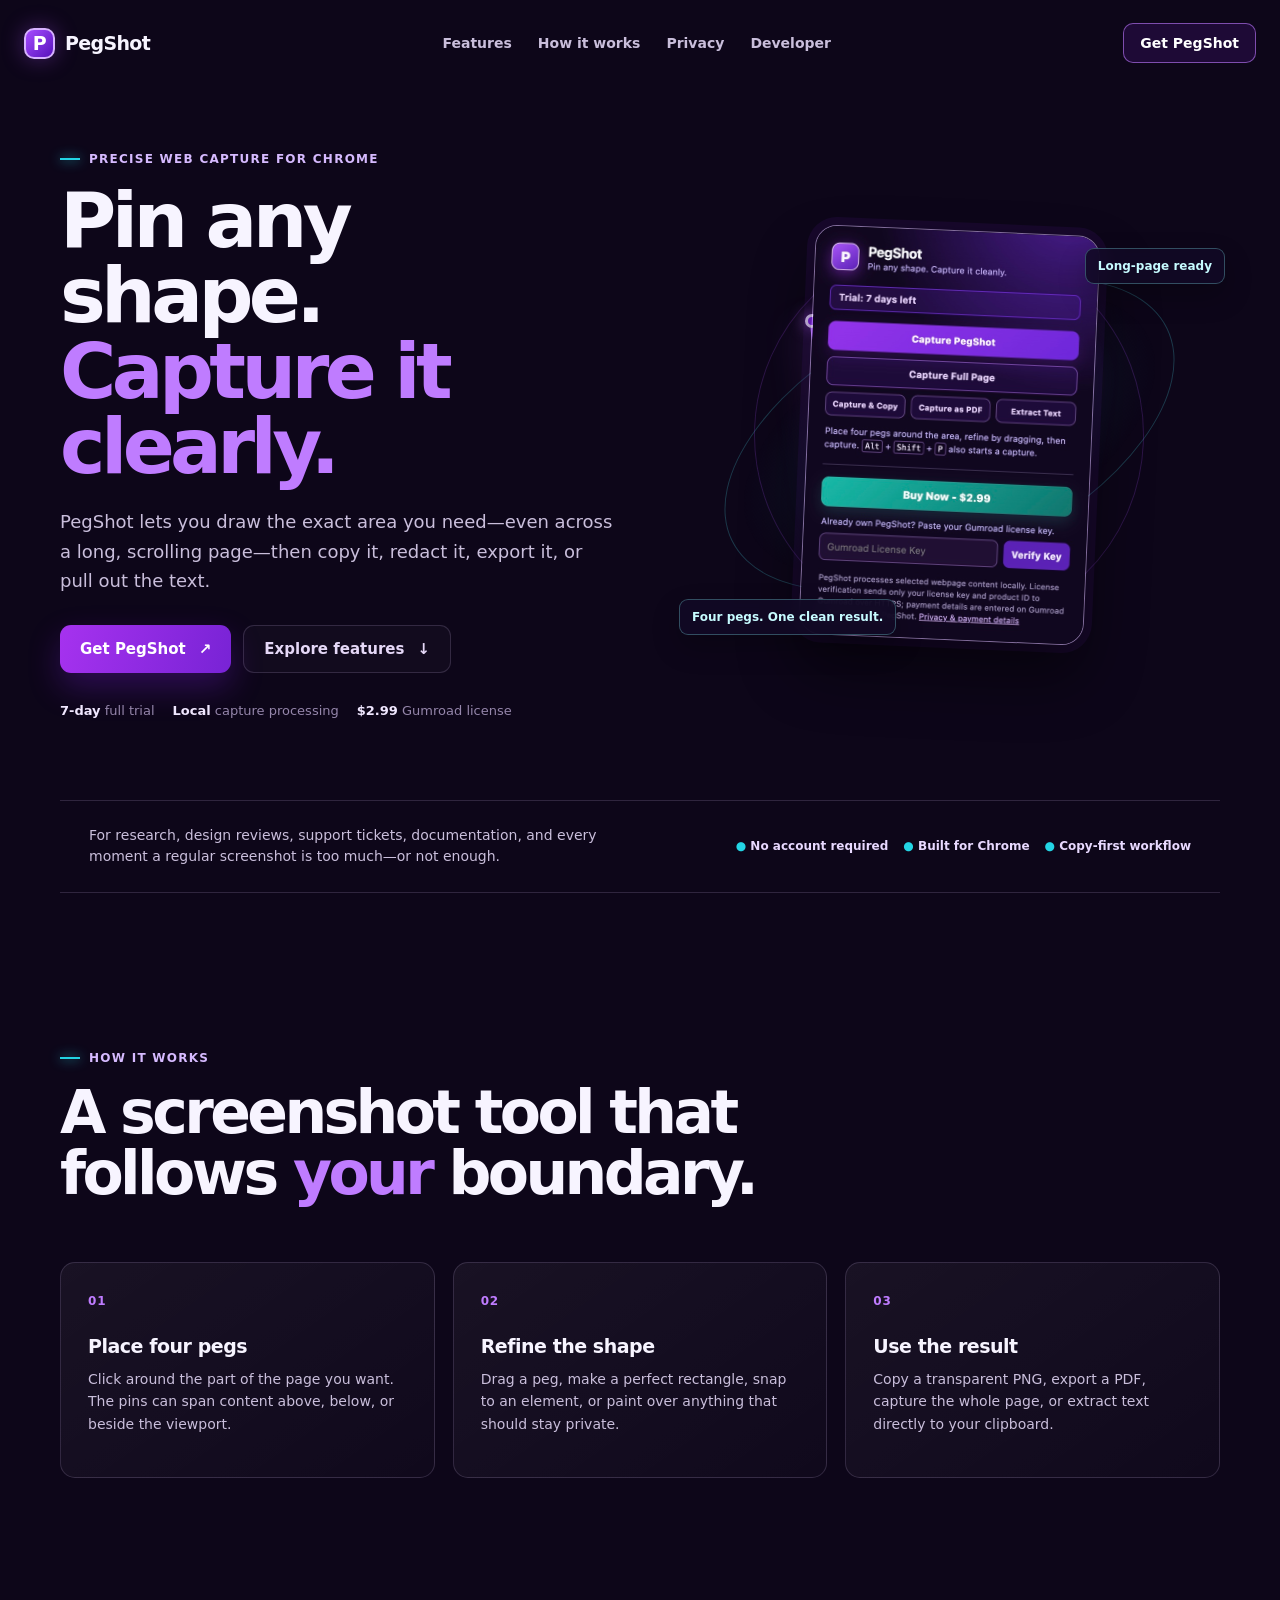
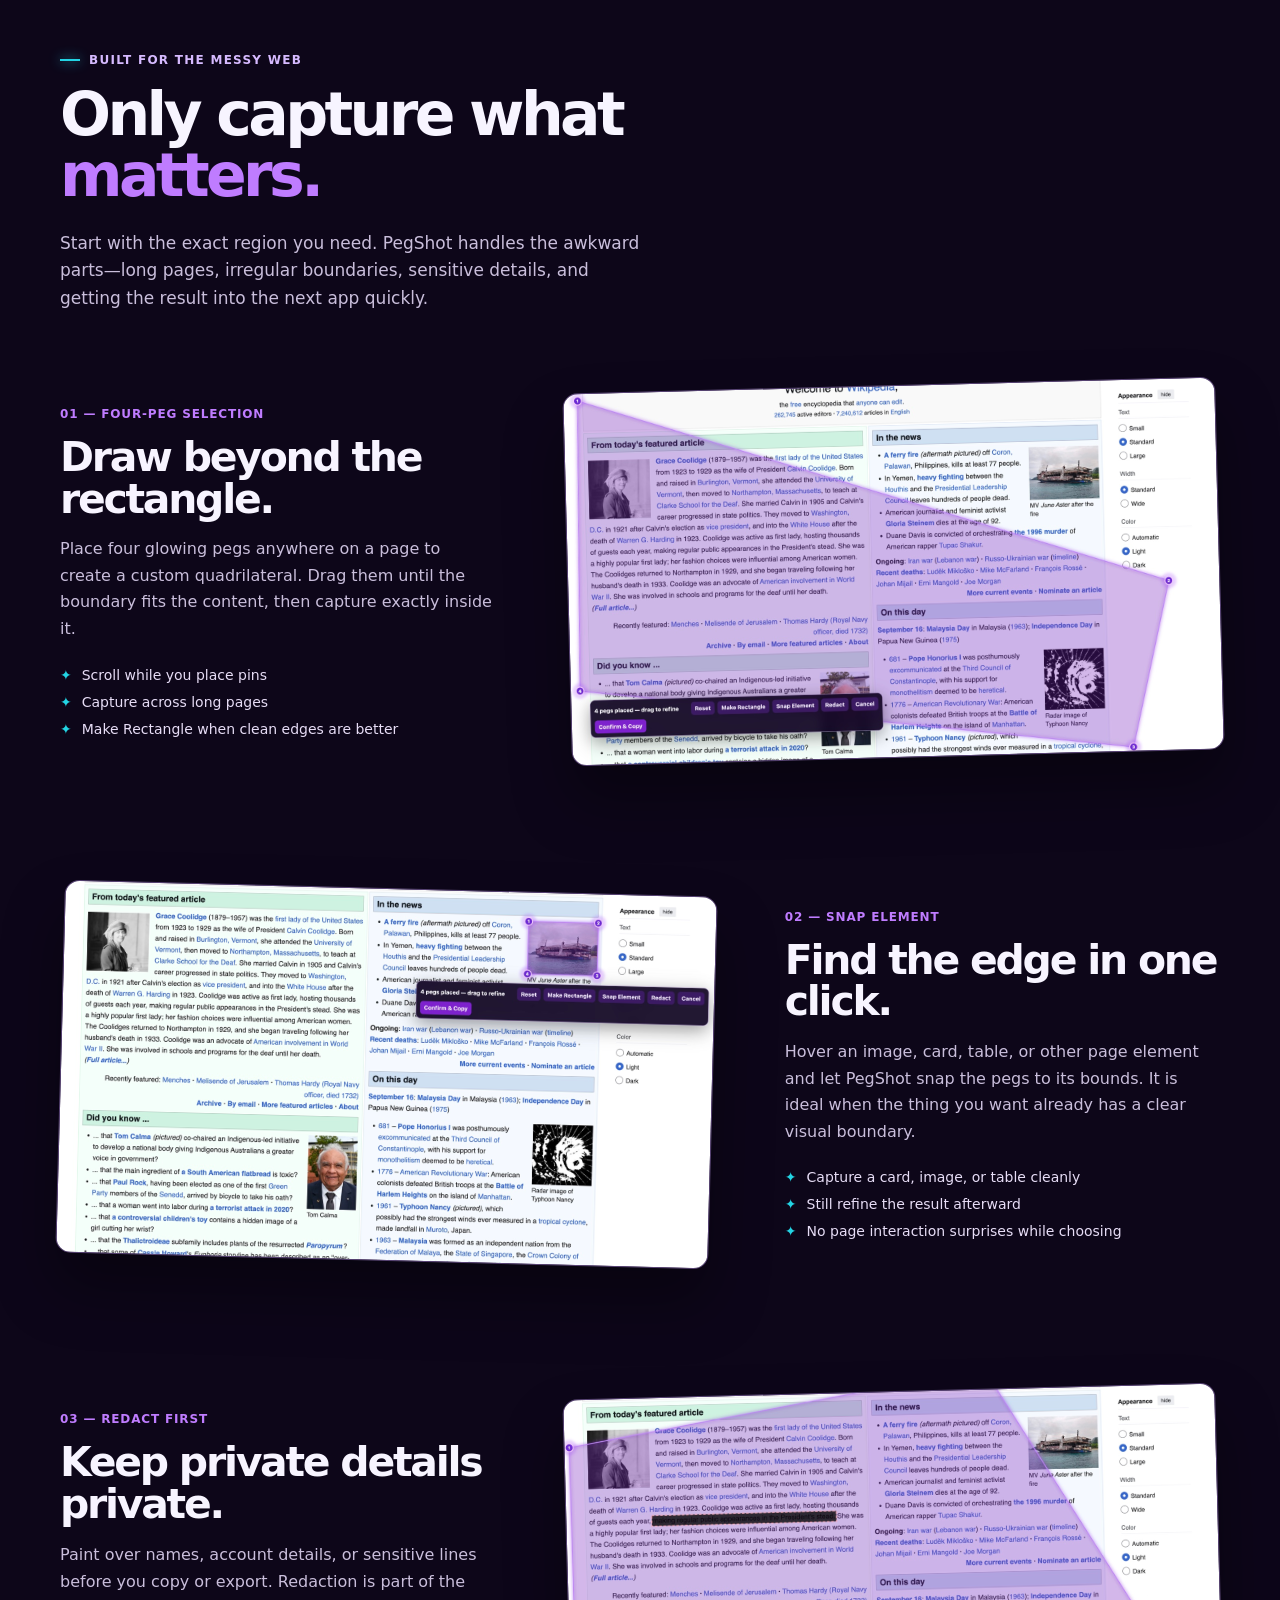
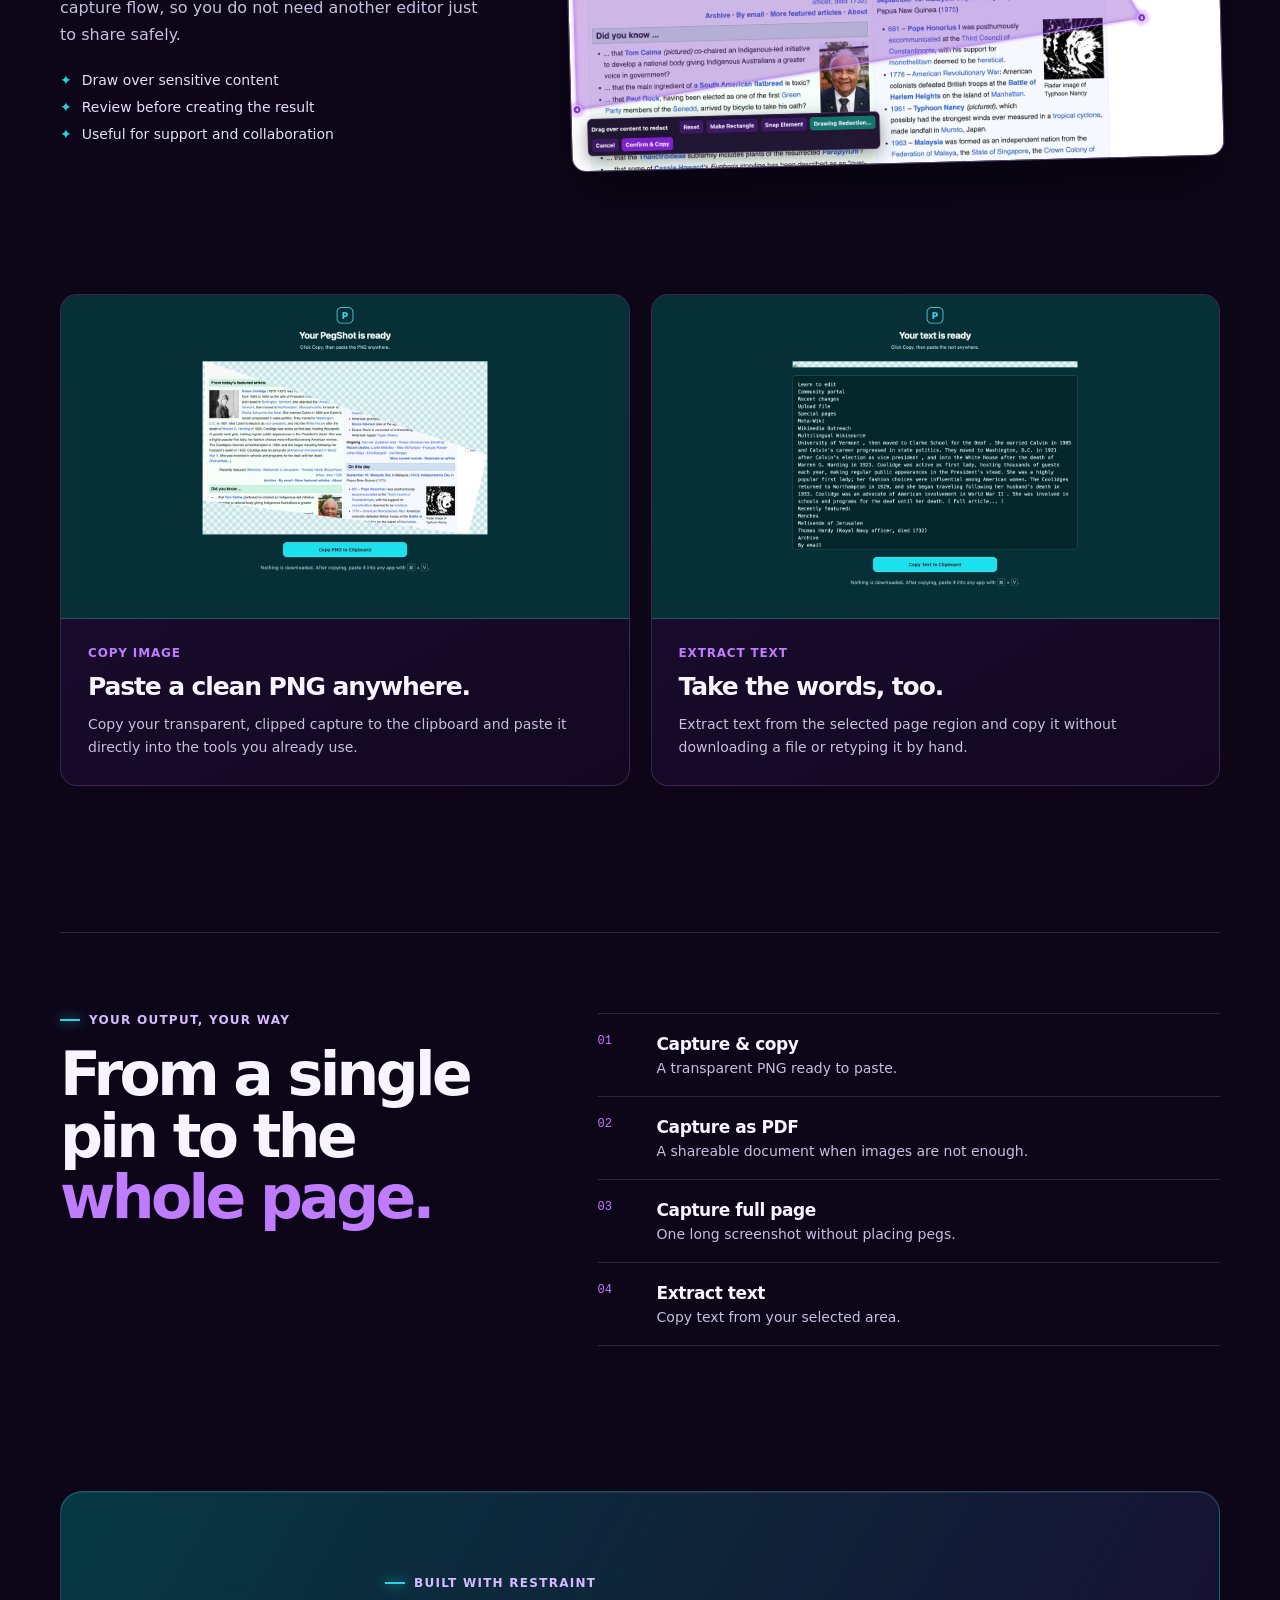
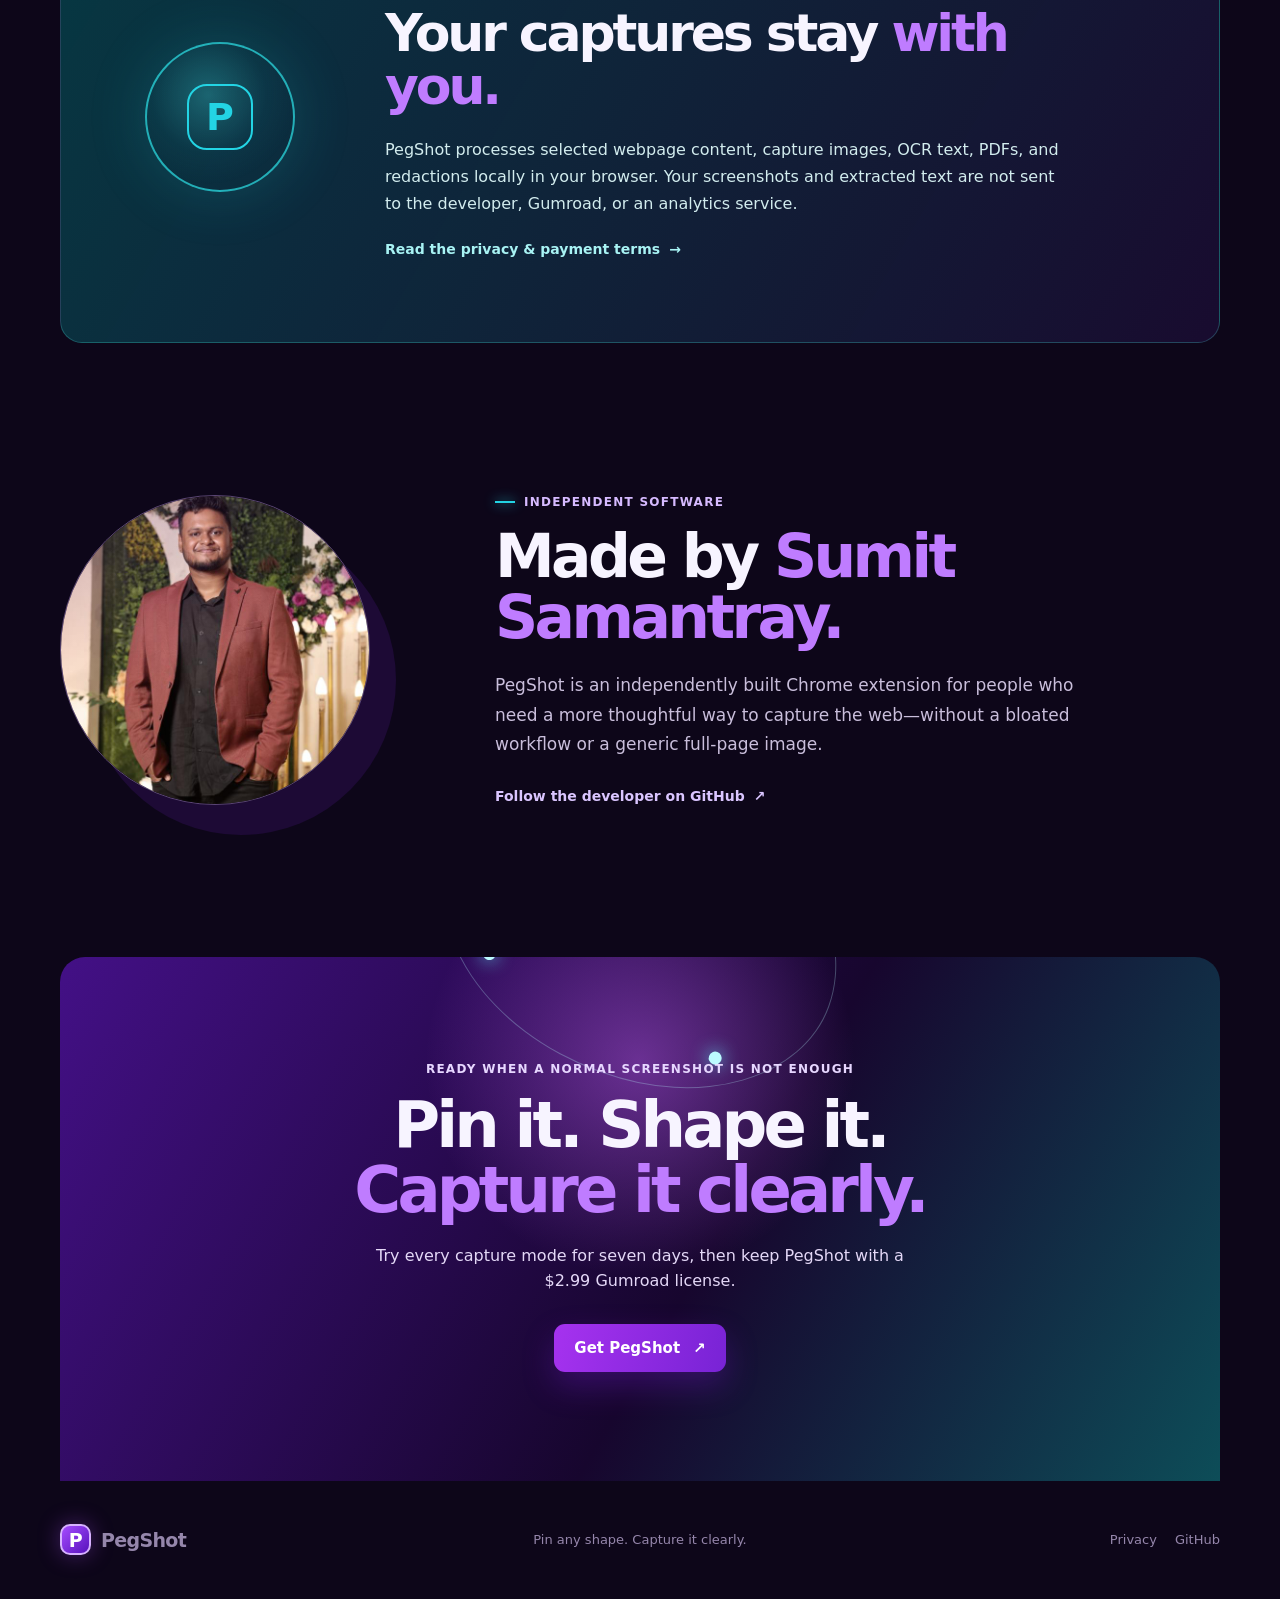
==== index.html @ 9b075021 "Build PegShot product landing page" ====
<!doctype html>
<html lang="en">
  <head>
    <meta charset="utf-8">
    <meta name="viewport" content="width=device-width, initial-scale=1">
    <meta name="description" content="PegShot lets you capture, redact, copy, export, and extract text from precise webpage regions with four simple pegs.">
    <meta name="theme-color" content="#10051f">
    <title>PegShot — Pin any shape. Capture it clearly.</title>
    <link rel="stylesheet" href="styles.css">
  </head>
  <body>
    <header class="site-header">
      <a class="brand" href="#top" aria-label="PegShot home">
        <span class="brand-mark" aria-hidden="true">P</span>
        <span>PegShot</span>
      </a>
      <nav aria-label="Primary navigation">
        <a href="#features">Features</a>
        <a href="#how-it-works">How it works</a>
        <a href="#privacy">Privacy</a>
        <a href="#developer">Developer</a>
      </nav>
      <a class="nav-cta" href="https://sumitra10.gumroad.com/l/glunip" target="_blank" rel="noopener noreferrer">Get PegShot</a>
    </header>

    <main id="top">
      <section class="hero section-shell" aria-labelledby="hero-title">
        <div class="hero-copy">
          <p class="eyebrow"><span></span> Precise web capture for Chrome</p>
          <h1 id="hero-title">Pin any shape.<br><em>Capture it clearly.</em></h1>
          <p class="hero-intro">PegShot lets you draw the exact area you need—even across a long, scrolling page—then copy it, redact it, export it, or pull out the text.</p>
          <div class="hero-actions">
            <a class="button button-primary" href="https://sumitra10.gumroad.com/l/glunip" target="_blank" rel="noopener noreferrer">Get PegShot <span aria-hidden="true">↗</span></a>
            <a class="button button-quiet" href="#features">Explore features <span aria-hidden="true">↓</span></a>
          </div>
          <ul class="hero-notes" aria-label="PegShot highlights">
            <li><strong>7-day</strong> full trial</li>
            <li><strong>Local</strong> capture processing</li>
            <li><strong>$2.99</strong> Gumroad license</li>
          </ul>
        </div>

        <div class="hero-visual" aria-label="PegShot extension popup preview">
          <div class="hero-orbit orbit-one"></div>
          <div class="hero-orbit orbit-two"></div>
          <div class="peg-shape peg-shape-large" aria-hidden="true">
            <i></i><i></i><i></i><i></i>
            <svg viewBox="0 0 100 100" preserveAspectRatio="none"><path d="M15 16 L82 27 L75 84 L21 74 Z" /></svg>
          </div>
          <div class="popup-frame">
            <img src="assets/extension-home.jpg" alt="PegShot extension popup with capture, full-page, copy, PDF, and text options">
          </div>
          <div class="floating-chip chip-top">Long-page ready</div>
          <div class="floating-chip chip-bottom">Four pegs. One clean result.</div>
        </div>
      </section>

      <section class="proof section-shell" aria-label="What PegShot is built for">
        <p>For research, design reviews, support tickets, documentation, and every moment a regular screenshot is too much—or not enough.</p>
        <div class="proof-items">
          <span>● No account required</span>
          <span>● Built for Chrome</span>
          <span>● Copy-first workflow</span>
        </div>
      </section>

      <section class="intro section-shell" id="how-it-works" aria-labelledby="how-title">
        <div class="section-heading">
          <p class="eyebrow"><span></span> How it works</p>
          <h2 id="how-title">A screenshot tool that follows <em>your</em> boundary.</h2>
        </div>
        <div class="steps">
          <article>
            <span class="step-number">01</span>
            <h3>Place four pegs</h3>
            <p>Click around the part of the page you want. The pins can span content above, below, or beside the viewport.</p>
          </article>
          <article>
            <span class="step-number">02</span>
            <h3>Refine the shape</h3>
            <p>Drag a peg, make a perfect rectangle, snap to an element, or paint over anything that should stay private.</p>
          </article>
          <article>
            <span class="step-number">03</span>
            <h3>Use the result</h3>
            <p>Copy a transparent PNG, export a PDF, capture the whole page, or extract text directly to your clipboard.</p>
          </article>
        </div>
      </section>

      <section class="features section-shell" id="features" aria-labelledby="features-title">
        <div class="section-heading feature-heading">
          <p class="eyebrow"><span></span> Built for the messy web</p>
          <h2 id="features-title">Only capture what <em>matters.</em></h2>
          <p>Start with the exact region you need. PegShot handles the awkward parts—long pages, irregular boundaries, sensitive details, and getting the result into the next app quickly.</p>
        </div>

        <article class="feature-row feature-selection">
          <div class="feature-copy">
            <p class="feature-kicker">01 — Four-peg selection</p>
            <h3>Draw beyond the rectangle.</h3>
            <p>Place four glowing pegs anywhere on a page to create a custom quadrilateral. Drag them until the boundary fits the content, then capture exactly inside it.</p>
            <ul>
              <li>Scroll while you place pins</li>
              <li>Capture across long pages</li>
              <li>Make Rectangle when clean edges are better</li>
            </ul>
          </div>
          <figure class="feature-media tilt-left">
            <img src="assets/four-peg-selection.jpg" alt="A Wikipedia page selected with four PegShot pins and a purple polygon boundary">
          </figure>
        </article>

        <article class="feature-row feature-snap is-reversed">
          <div class="feature-copy">
            <p class="feature-kicker">02 — Snap Element</p>
            <h3>Find the edge in one click.</h3>
            <p>Hover an image, card, table, or other page element and let PegShot snap the pegs to its bounds. It is ideal when the thing you want already has a clear visual boundary.</p>
            <ul>
              <li>Capture a card, image, or table cleanly</li>
              <li>Still refine the result afterward</li>
              <li>No page interaction surprises while choosing</li>
            </ul>
          </div>
          <figure class="feature-media tilt-right">
            <img src="assets/snap-element.jpg" alt="PegShot pins snapped around an image on a webpage">
          </figure>
        </article>

        <article class="feature-row feature-redact">
          <div class="feature-copy">
            <p class="feature-kicker">03 — Redact first</p>
            <h3>Keep private details private.</h3>
            <p>Paint over names, account details, or sensitive lines before you copy or export. Redaction is part of the capture flow, so you do not need another editor just to share safely.</p>
            <ul>
              <li>Draw over sensitive content</li>
              <li>Review before creating the result</li>
              <li>Useful for support and collaboration</li>
            </ul>
          </div>
          <figure class="feature-media tilt-left">
            <img src="assets/redacted-selection.jpg" alt="PegShot redaction mode covering sensitive text within a selected page region">
          </figure>
        </article>

        <div class="feature-grid">
          <article class="feature-card">
            <figure><img src="assets/screenshot-clipboard.jpg" alt="PegShot result screen with a polygonal image ready to copy to the clipboard"></figure>
            <div>
              <p class="feature-kicker">Copy image</p>
              <h3>Paste a clean PNG anywhere.</h3>
              <p>Copy your transparent, clipped capture to the clipboard and paste it directly into the tools you already use.</p>
            </div>
          </article>
          <article class="feature-card">
            <figure><img src="assets/text-clipboard.jpg" alt="PegShot result screen showing extracted text ready to copy to the clipboard"></figure>
            <div>
              <p class="feature-kicker">Extract text</p>
              <h3>Take the words, too.</h3>
              <p>Extract text from the selected page region and copy it without downloading a file or retyping it by hand.</p>
            </div>
          </article>
        </div>
      </section>

      <section class="capture-modes section-shell" aria-labelledby="modes-title">
        <div>
          <p class="eyebrow"><span></span> Your output, your way</p>
          <h2 id="modes-title">From a single pin to the <em>whole page.</em></h2>
        </div>
        <div class="mode-list">
          <article><span>01</span><div><h3>Capture &amp; copy</h3><p>A transparent PNG ready to paste.</p></div></article>
          <article><span>02</span><div><h3>Capture as PDF</h3><p>A shareable document when images are not enough.</p></div></article>
          <article><span>03</span><div><h3>Capture full page</h3><p>One long screenshot without placing pegs.</p></div></article>
          <article><span>04</span><div><h3>Extract text</h3><p>Copy text from your selected area.</p></div></article>
        </div>
      </section>

      <section class="privacy section-shell" id="privacy" aria-labelledby="privacy-title">
        <div class="privacy-mark" aria-hidden="true"><span>P</span></div>
        <div>
          <p class="eyebrow"><span></span> Built with restraint</p>
          <h2 id="privacy-title">Your captures stay <em>with you.</em></h2>
          <p>PegShot processes selected webpage content, capture images, OCR text, PDFs, and redactions locally in your browser. Your screenshots and extracted text are not sent to the developer, Gumroad, or an analytics service.</p>
          <a class="text-link" href="privacy/privacy.html">Read the privacy &amp; payment terms <span aria-hidden="true">→</span></a>
        </div>
      </section>

      <section class="developer section-shell" id="developer" aria-labelledby="developer-title">
        <div class="developer-photo"><img src="assets/sumit-samantray.jpg" alt="Sumit Samantray, creator of PegShot"></div>
        <div class="developer-copy">
          <p class="eyebrow"><span></span> Independent software</p>
          <h2 id="developer-title">Made by <em>Sumit Samantray.</em></h2>
          <p>PegShot is an independently built Chrome extension for people who need a more thoughtful way to capture the web—without a bloated workflow or a generic full-page image.</p>
          <a class="text-link" href="https://github.com/sumit-samantray" target="_blank" rel="noopener noreferrer">Follow the developer on GitHub <span aria-hidden="true">↗</span></a>
        </div>
      </section>

      <section class="final-cta section-shell" aria-labelledby="cta-title">
        <div class="final-peg-shape" aria-hidden="true"><span></span><span></span><span></span><span></span></div>
        <p class="eyebrow">Ready when a normal screenshot is not enough</p>
        <h2 id="cta-title">Pin it. Shape it.<br><em>Capture it clearly.</em></h2>
        <p>Try every capture mode for seven days, then keep PegShot with a $2.99 Gumroad license.</p>
        <a class="button button-primary" href="https://sumitra10.gumroad.com/l/glunip" target="_blank" rel="noopener noreferrer">Get PegShot <span aria-hidden="true">↗</span></a>
      </section>
    </main>

    <footer class="site-footer section-shell">
      <a class="brand" href="#top"><span class="brand-mark" aria-hidden="true">P</span><span>PegShot</span></a>
      <p>Pin any shape. Capture it clearly.</p>
      <div><a href="privacy/privacy.html">Privacy</a><a href="https://github.com/sumit-samantray" target="_blank" rel="noopener noreferrer">GitHub</a></div>
    </footer>
  </body>
</html>
---- styles.css ----
:root {
  --ink: #f7f4ff;
  --muted: #c9bedb;
  --dim: #9586ab;
  --canvas: #0d0619;
  --panel: #160a2a;
  --panel-2: #21103b;
  --line: rgba(220, 198, 255, .16);
  --violet: #8f2cf2;
  --violet-light: #bf7cff;
  --cyan: #23d4e4;
  --teal: #0b8f91;
  font-family: Inter, ui-sans-serif, system-ui, -apple-system, BlinkMacSystemFont, "Segoe UI", sans-serif;
  color: var(--ink);
  background: var(--canvas);
}

* { box-sizing: border-box; }
html { scroll-behavior: smooth; }
body { margin: 0; min-width: 320px; overflow-x: hidden; background: var(--canvas); }
body::before { position: fixed; z-index: -2; inset: 0; content: ""; background: radial-gradient(circle at 76% -12%, rgba(113, 38, 195, .38), transparent 34rem), radial-gradient(circle at 4% 15%, rgba(29, 134, 153, .15), transparent 28rem), var(--canvas); }
a { color: inherit; text-decoration: none; }
img { display: block; max-width: 100%; }

.section-shell { width: min(1160px, calc(100% - 48px)); margin: 0 auto; }
.site-header { width: min(1240px, calc(100% - 48px)); height: 86px; margin: 0 auto; display: flex; align-items: center; justify-content: space-between; gap: 28px; }
.brand { display: inline-flex; align-items: center; gap: 10px; font-size: 19px; font-weight: 800; letter-spacing: -.035em; }
.brand-mark { display: grid; width: 31px; height: 31px; place-items: center; border: 2px solid #d7b2ff; border-radius: 10px; color: white; background: linear-gradient(135deg, #a64cff, #5712bc); box-shadow: 0 0 22px rgba(174, 80, 255, .35); font-size: 19px; font-weight: 900; }
nav { display: flex; align-items: center; gap: 26px; color: var(--muted); font-size: 14px; font-weight: 600; }
nav a:hover, .site-footer a:hover { color: white; }
.nav-cta { padding: 11px 16px; border: 1px solid rgba(190, 123, 255, .6); border-radius: 10px; background: rgba(138, 38, 230, .14); color: white; font-size: 14px; font-weight: 800; transition: transform .2s, background .2s; }
.nav-cta:hover { transform: translateY(-2px); background: rgba(138, 38, 230, .32); }

.hero { min-height: 650px; display: grid; grid-template-columns: 1.02fr .98fr; align-items: center; gap: 54px; padding: 66px 0 82px; }
.eyebrow { display: flex; align-items: center; gap: 9px; margin: 0 0 17px; color: #d6baff; font-size: 12px; font-weight: 800; letter-spacing: .105em; text-transform: uppercase; }
.eyebrow span { width: 20px; height: 2px; background: var(--cyan); box-shadow: 0 0 12px var(--cyan); }
h1, h2, h3, p { margin-top: 0; }
h1, h2 { letter-spacing: -.06em; }
h1 { max-width: 650px; margin-bottom: 23px; font-size: clamp(47px, 6vw, 78px); line-height: .98; }
h1 em, h2 em { color: var(--violet-light); font-style: normal; }
.hero-intro { max-width: 555px; margin-bottom: 29px; color: var(--muted); font-size: 18px; line-height: 1.64; }
.hero-actions { display: flex; flex-wrap: wrap; gap: 12px; }
.button { display: inline-flex; align-items: center; justify-content: center; gap: 13px; min-height: 48px; padding: 0 20px; border-radius: 11px; font-size: 15px; font-weight: 800; transition: transform .2s, box-shadow .2s, background .2s; }
.button:hover { transform: translateY(-3px); }
.button-primary { color: white; background: linear-gradient(105deg, #a632ef, #7823d5); box-shadow: 0 14px 32px rgba(128, 30, 227, .29); }
.button-primary:hover { box-shadow: 0 18px 38px rgba(142, 43, 238, .43); }
.button-quiet { border: 1px solid var(--line); color: #e5d8f7; background: rgba(255,255,255,.025); }
.button-quiet:hover { background: rgba(255,255,255,.07); }
.hero-notes { display: flex; flex-wrap: wrap; gap: 18px; padding: 0; margin: 30px 0 0; color: var(--dim); font-size: 13px; list-style: none; }
.hero-notes li { white-space: nowrap; }
.hero-notes strong { color: #f0e7ff; }

.hero-visual { position: relative; height: 510px; min-width: 0; display: grid; place-items: center; }
.popup-frame { position: relative; z-index: 2; width: min(285px, 58%); overflow: hidden; border: 1px solid rgba(220, 188, 255, .56); border-radius: 22px; box-shadow: 0 34px 60px rgba(0, 0, 0, .48), 0 0 0 8px rgba(126, 39, 214, .09); transform: rotate(2.5deg); }
.popup-frame img { width: 100%; }
.hero-orbit { position: absolute; z-index: 0; border: 1px solid rgba(80, 222, 238, .23); border-radius: 50%; }
.orbit-one { width: 485px; height: 255px; transform: rotate(-26deg); background: radial-gradient(ellipse at 50% 50%, rgba(30, 204, 220, .13), transparent 66%); }
.orbit-two { width: 390px; height: 390px; border-color: rgba(169, 80, 255, .2); transform: rotate(24deg); }
.peg-shape { position: absolute; z-index: 1; width: 390px; height: 310px; }
.peg-shape svg { width: 100%; height: 100%; overflow: visible; }
.peg-shape path { fill: rgba(159, 77, 255, .11); stroke: #a754ff; stroke-width: 1; filter: drop-shadow(0 0 5px rgba(170, 78, 255, .9)); }
.peg-shape i { position: absolute; z-index: 2; width: 14px; height: 14px; border: 3px solid #ebddff; border-radius: 50%; background: #8127e6; box-shadow: 0 0 16px #b45dff; }
.peg-shape i:nth-of-type(1) { top: 11%; left: 13%; }
.peg-shape i:nth-of-type(2) { top: 22%; right: 15%; }
.peg-shape i:nth-of-type(3) { right: 22%; bottom: 12%; }
.peg-shape i:nth-of-type(4) { bottom: 22%; left: 19%; }
.floating-chip { position: absolute; z-index: 3; padding: 10px 12px; border: 1px solid rgba(128, 237, 240, .3); border-radius: 9px; background: rgba(18, 10, 37, .88); box-shadow: 0 12px 28px rgba(0, 0, 0, .24); color: #c6fbff; font-size: 12px; font-weight: 700; backdrop-filter: blur(10px); }
.chip-top { top: 68px; right: -5px; }
.chip-bottom { bottom: 55px; left: 1px; }

.proof { display: flex; align-items: center; justify-content: space-between; gap: 34px; padding: 24px 29px; border-top: 1px solid var(--line); border-bottom: 1px solid var(--line); color: var(--muted); }
.proof > p { max-width: 540px; margin: 0; font-size: 14px; line-height: 1.55; }
.proof-items { display: flex; flex-wrap: wrap; justify-content: flex-end; gap: 15px; color: #e8d9ff; font-size: 12px; font-weight: 700; }
.proof-items span::first-letter { color: var(--cyan); }

.intro { padding: 158px 0 137px; }
.section-heading { max-width: 710px; }
h2 { margin-bottom: 0; font-size: clamp(38px, 5vw, 60px); line-height: 1.02; }
.steps { display: grid; grid-template-columns: repeat(3, 1fr); gap: 18px; margin-top: 58px; }
.steps article { min-height: 216px; padding: 27px; border: 1px solid var(--line); border-radius: 15px; background: linear-gradient(145deg, rgba(255, 255, 255, .05), rgba(255, 255, 255, .015)); }
.step-number, .feature-kicker { color: var(--violet-light); font-size: 12px; font-weight: 800; letter-spacing: .07em; text-transform: uppercase; }
.steps h3 { margin: 26px 0 11px; font-size: 19px; letter-spacing: -.025em; }
.steps p { margin: 0; color: var(--muted); font-size: 14px; line-height: 1.58; }

.features { padding: 38px 0 146px; }
.feature-heading { margin-bottom: 73px; }
.feature-heading > p:last-child { max-width: 590px; margin: 23px 0 0; color: var(--muted); font-size: 17px; line-height: 1.62; }
.feature-row { display: grid; grid-template-columns: .8fr 1.2fr; align-items: center; gap: 72px; margin: 0 0 130px; }
.feature-row.is-reversed { grid-template-columns: 1.2fr .8fr; }
.feature-row.is-reversed .feature-copy { grid-column: 2; grid-row: 1; }
.feature-row.is-reversed .feature-media { grid-column: 1; grid-row: 1; }
.feature-copy h3 { margin: 16px 0; font-size: clamp(29px, 3.2vw, 43px); letter-spacing: -.055em; line-height: 1.02; }
.feature-copy > p:not(.feature-kicker) { color: var(--muted); font-size: 16px; line-height: 1.66; }
.feature-copy ul { display: grid; gap: 11px; padding: 0; margin: 24px 0 0; color: #e7ddf6; font-size: 14px; list-style: none; }
.feature-copy li::before { content: "✦"; margin-right: 10px; color: var(--cyan); }
.feature-media { position: relative; overflow: hidden; margin: 0; border: 1px solid rgba(217, 192, 255, .28); border-radius: 15px; box-shadow: 0 34px 58px rgba(0, 0, 0, .36); background: #24123d; }
.feature-media::after { position: absolute; inset: 0; content: ""; border: 1px solid rgba(255,255,255,.17); border-radius: inherit; pointer-events: none; }
.feature-media img { width: 100%; aspect-ratio: 1.755; object-fit: cover; }
.tilt-left { transform: rotate(-1.5deg); }
.tilt-right { transform: rotate(1.5deg); }
.feature-grid { display: grid; grid-template-columns: repeat(2, 1fr); gap: 21px; }
.feature-card { overflow: hidden; border: 1px solid var(--line); border-radius: 17px; background: linear-gradient(150deg, rgba(36, 16, 63, .72), rgba(19, 10, 35, .76)); }
.feature-card figure { margin: 0; border-bottom: 1px solid var(--line); background: #073d42; }
.feature-card img { width: 100%; aspect-ratio: 1.755; object-fit: cover; }
.feature-card > div { padding: 27px; }
.feature-card h3 { margin: 12px 0; font-size: 25px; letter-spacing: -.045em; }
.feature-card p:last-child { margin: 0; color: var(--muted); font-size: 14px; line-height: 1.62; }

.capture-modes { display: grid; grid-template-columns: .83fr 1.17fr; gap: 96px; padding: 80px 0 145px; border-top: 1px solid var(--line); }
.mode-list { border-top: 1px solid var(--line); }
.mode-list article { display: grid; grid-template-columns: 44px 1fr; gap: 15px; padding: 20px 0; border-bottom: 1px solid var(--line); }
.mode-list article > span { color: var(--violet-light); font-family: ui-monospace, SFMono-Regular, Menlo, monospace; font-size: 12px; }
.mode-list h3 { margin: 0 0 6px; font-size: 17px; letter-spacing: -.025em; }
.mode-list p { margin: 0; color: var(--muted); font-size: 14px; }

.privacy { display: grid; grid-template-columns: 178px 1fr; align-items: center; gap: 62px; padding: 84px; border: 1px solid rgba(81, 218, 220, .25); border-radius: 22px; background: linear-gradient(120deg, rgba(4, 79, 85, .7), rgba(33, 15, 61, .62)); box-shadow: inset 0 1px 0 rgba(255,255,255,.07); }
.privacy-mark { display: grid; width: 150px; height: 150px; place-items: center; border: 2px solid rgba(46, 228, 234, .7); border-radius: 50%; background: radial-gradient(circle at 42% 35%, rgba(72, 237, 243, .28), rgba(25, 117, 135, .12) 45%, transparent 70%); box-shadow: 0 0 60px rgba(33, 213, 222, .18); }
.privacy-mark span { display: grid; width: 66px; height: 66px; place-items: center; border: 2px solid var(--cyan); border-radius: 20px; color: var(--cyan); font-size: 38px; font-weight: 900; }
.privacy h2 { font-size: clamp(34px, 4.2vw, 52px); }
.privacy p:not(.eyebrow) { max-width: 690px; margin: 22px 0; color: #d2ecee; font-size: 16px; line-height: 1.7; }
.text-link { display: inline-flex; align-items: center; gap: 9px; color: #a8f3f4; font-size: 14px; font-weight: 800; }
.text-link:hover { color: white; }

.developer { display: grid; grid-template-columns: 340px 1fr; align-items: center; gap: 95px; padding: 152px 0; }
.developer-photo { position: relative; width: min(100%, 310px); aspect-ratio: 1; overflow: hidden; border: 1px solid rgba(211, 169, 255, .4); border-radius: 50%; box-shadow: 26px 30px 0 rgba(111, 34, 197, .16); }
.developer-photo::before { position: absolute; z-index: 1; inset: 0; content: ""; background: linear-gradient(150deg, rgba(144, 39, 245, .12), transparent 55%); pointer-events: none; }
.developer-photo img { width: 100%; height: 100%; object-fit: cover; object-position: center top; }
.developer-copy h2 { margin-bottom: 23px; }
.developer-copy > p:not(.eyebrow) { max-width: 620px; color: var(--muted); font-size: 17px; line-height: 1.72; }
.developer-copy .text-link { margin-top: 12px; color: #dac5ff; }

.final-cta { position: relative; overflow: hidden; padding: 105px 30px 109px; border-radius: 25px 25px 0 0; background: radial-gradient(circle at 50% 20%, rgba(203, 101, 255, .43), transparent 30%), linear-gradient(120deg, #431086, #17062e 56%, #0d4d58); text-align: center; }
.final-cta h2 { position: relative; max-width: 760px; margin: 0 auto 19px; font-size: clamp(40px, 5vw, 65px); }
.final-cta > p:not(.eyebrow) { position: relative; max-width: 540px; margin: 0 auto 30px; color: #e4d8f7; font-size: 16px; line-height: 1.6; }
.final-cta .eyebrow { position: relative; justify-content: center; color: #e7d7ff; }
.final-peg-shape { position: absolute; inset: -180px auto auto 50%; width: 410px; height: 300px; transform: translateX(-50%) rotate(20deg); border: 1px solid rgba(185, 252, 255, .28); border-radius: 44% 54% 47% 53%; }
.final-peg-shape span { position: absolute; width: 13px; height: 13px; border-radius: 50%; background: #bcfaff; box-shadow: 0 0 18px #65f0ff; }
.final-peg-shape span:nth-child(1) { left: 10%; top: 17%; }.final-peg-shape span:nth-child(2) { right: 14%; top: 28%; }.final-peg-shape span:nth-child(3) { right: 20%; bottom: 15%; }.final-peg-shape span:nth-child(4) { left: 16%; bottom: 22%; }

.site-footer { display: grid; grid-template-columns: 1fr auto 1fr; align-items: center; gap: 24px; min-height: 118px; color: var(--dim); font-size: 13px; }
.site-footer > p { margin: 0; text-align: center; }
.site-footer > div { display: flex; justify-content: flex-end; gap: 18px; }

@media (max-width: 820px) {
  .section-shell, .site-header { width: min(100% - 34px, 600px); }
  .site-header { height: 73px; }
  nav { display: none; }
  .nav-cta { padding: 9px 12px; }
  .hero { grid-template-columns: 1fr; gap: 26px; padding-top: 54px; text-align: center; }
  .hero .eyebrow, .hero-actions { justify-content: center; }
  .hero-intro { margin-right: auto; margin-left: auto; }
  .hero-notes { justify-content: center; }
  .hero-visual { height: 435px; }
  .popup-frame { width: 235px; }
  .peg-shape { width: 325px; height: 270px; }
  .floating-chip { font-size: 11px; }
  .chip-top { right: 0; top: 44px; }.chip-bottom { bottom: 35px; left: 0; }
  .proof { display: block; padding: 23px; text-align: center; }.proof-items { justify-content: center; margin-top: 15px; }
  .intro { padding: 105px 0; }.steps { grid-template-columns: 1fr; margin-top: 38px; }.steps article { min-height: 0; }
  .features { padding-bottom: 105px; }.feature-heading { margin-bottom: 46px; }
  .feature-row, .feature-row.is-reversed { grid-template-columns: 1fr; gap: 31px; margin-bottom: 78px; }
  .feature-row.is-reversed .feature-copy, .feature-row.is-reversed .feature-media { grid-column: auto; grid-row: auto; }
  .feature-row.is-reversed .feature-copy { order: 0; }.feature-row.is-reversed .feature-media { order: 1; }
  .feature-grid { grid-template-columns: 1fr; }
  .capture-modes { grid-template-columns: 1fr; gap: 45px; padding: 65px 0 105px; }
  .privacy { grid-template-columns: 1fr; gap: 27px; padding: 43px 28px; }.privacy-mark { width: 105px; height: 105px; }.privacy-mark span { width: 47px; height: 47px; border-radius: 14px; font-size: 27px; }
  .developer { grid-template-columns: 1fr; gap: 42px; padding: 108px 0; }.developer-photo { width: 228px; }
  .site-footer { grid-template-columns: 1fr; padding: 30px 0; text-align: center; }.site-footer .brand, .site-footer > div { justify-content: center; }.site-footer > p { order: 3; }
}

@media (max-width: 430px) {
  .section-shell, .site-header { width: min(100% - 28px, 600px); }
  h1 { font-size: 45px; }.hero-intro { font-size: 16px; }.hero-notes { gap: 9px 13px; }.hero-visual { height: 365px; }.popup-frame { width: 203px; }.peg-shape { width: 280px; height: 235px; }.orbit-one { width: 345px; height: 210px; }.orbit-two { width: 290px; height: 290px; }.floating-chip { padding: 8px; }.chip-top { right: -8px; }.chip-bottom { left: -8px; }
  .feature-card > div { padding: 22px; }.final-cta { width: 100%; padding: 82px 22px; border-radius: 18px 18px 0 0; }
}
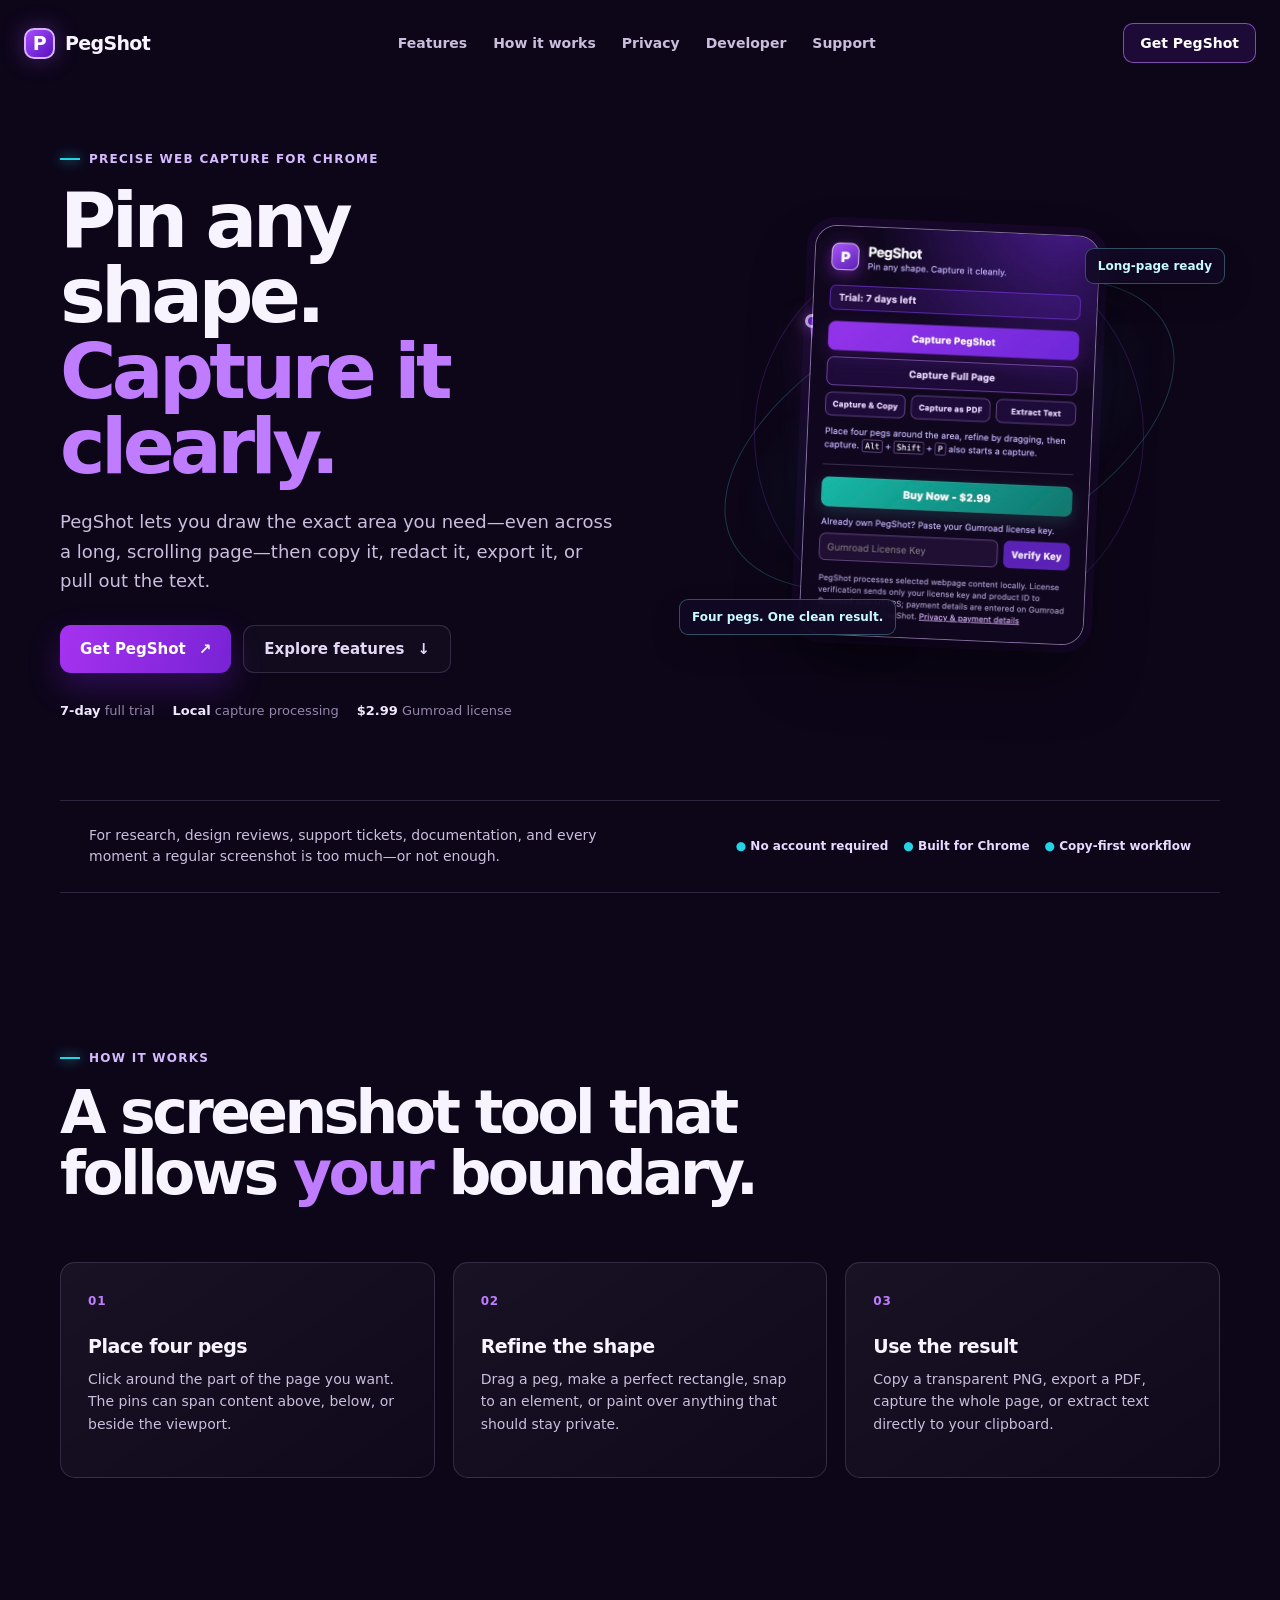
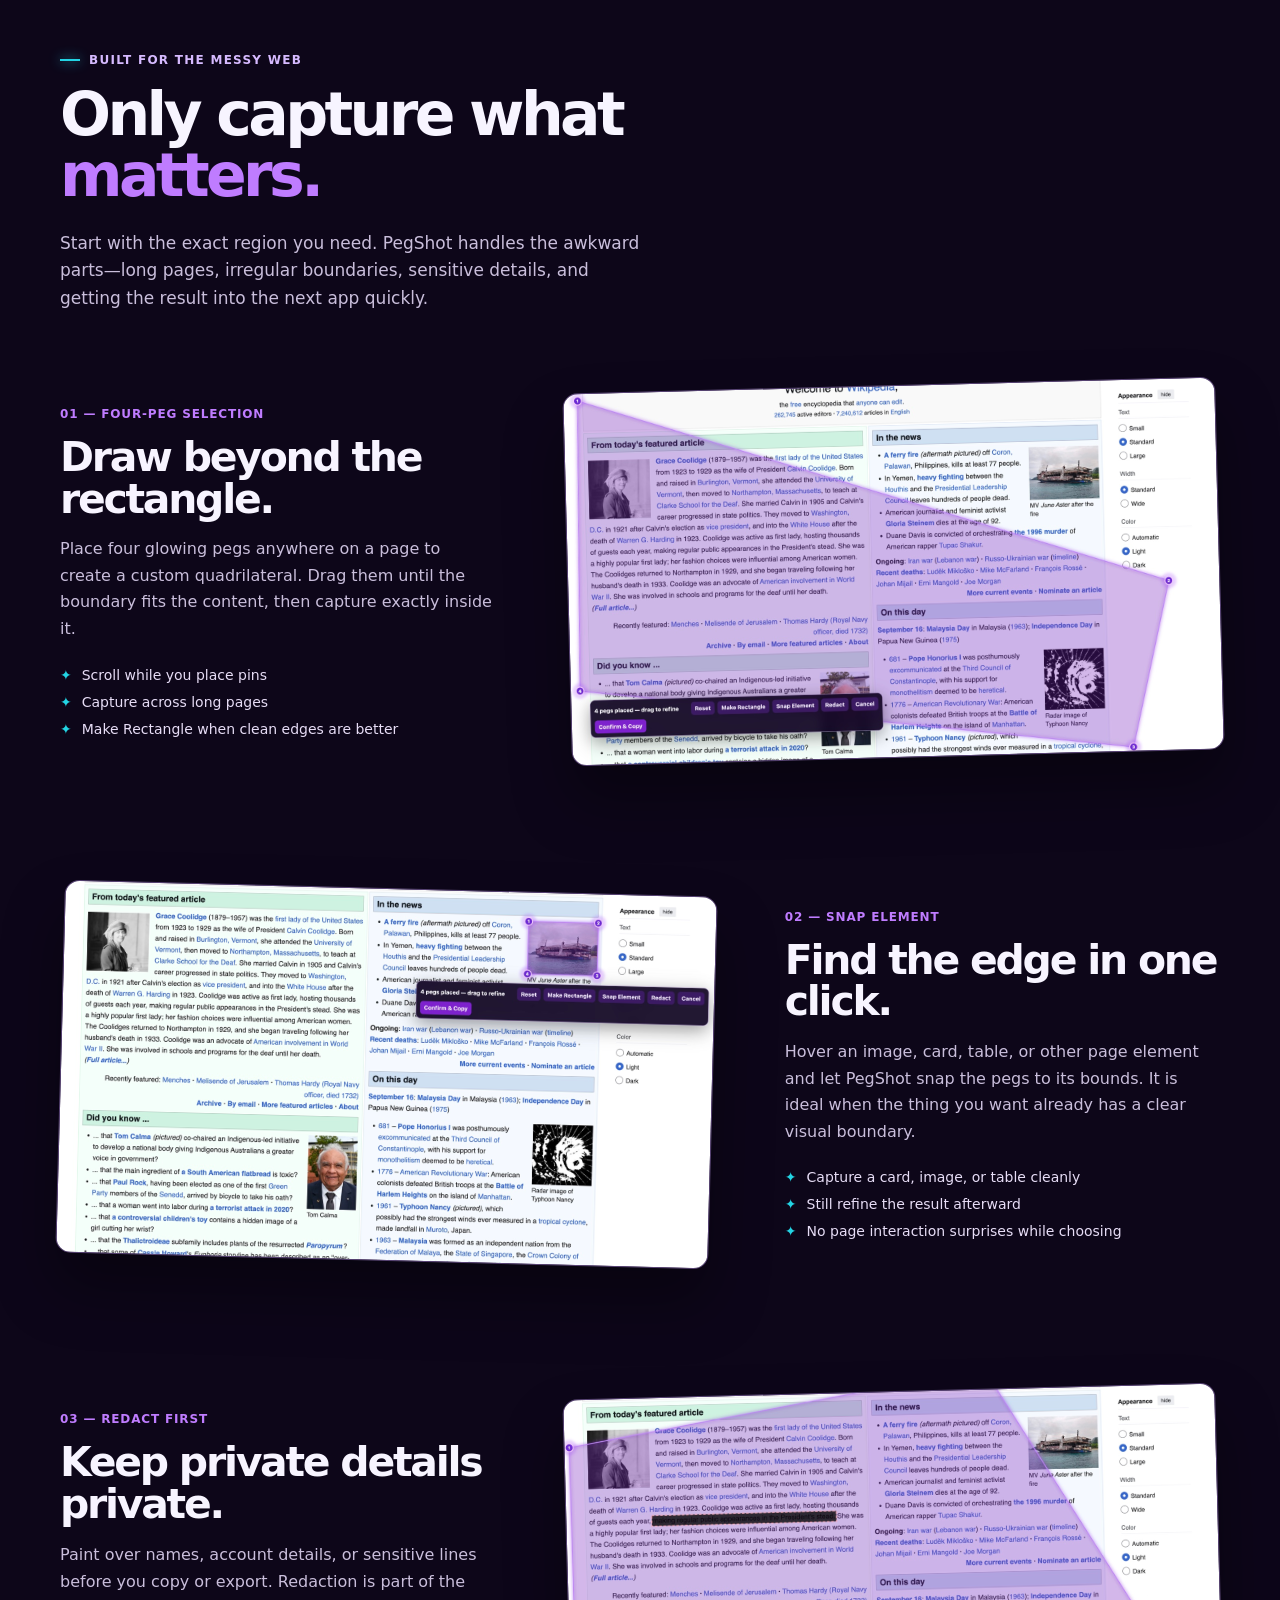
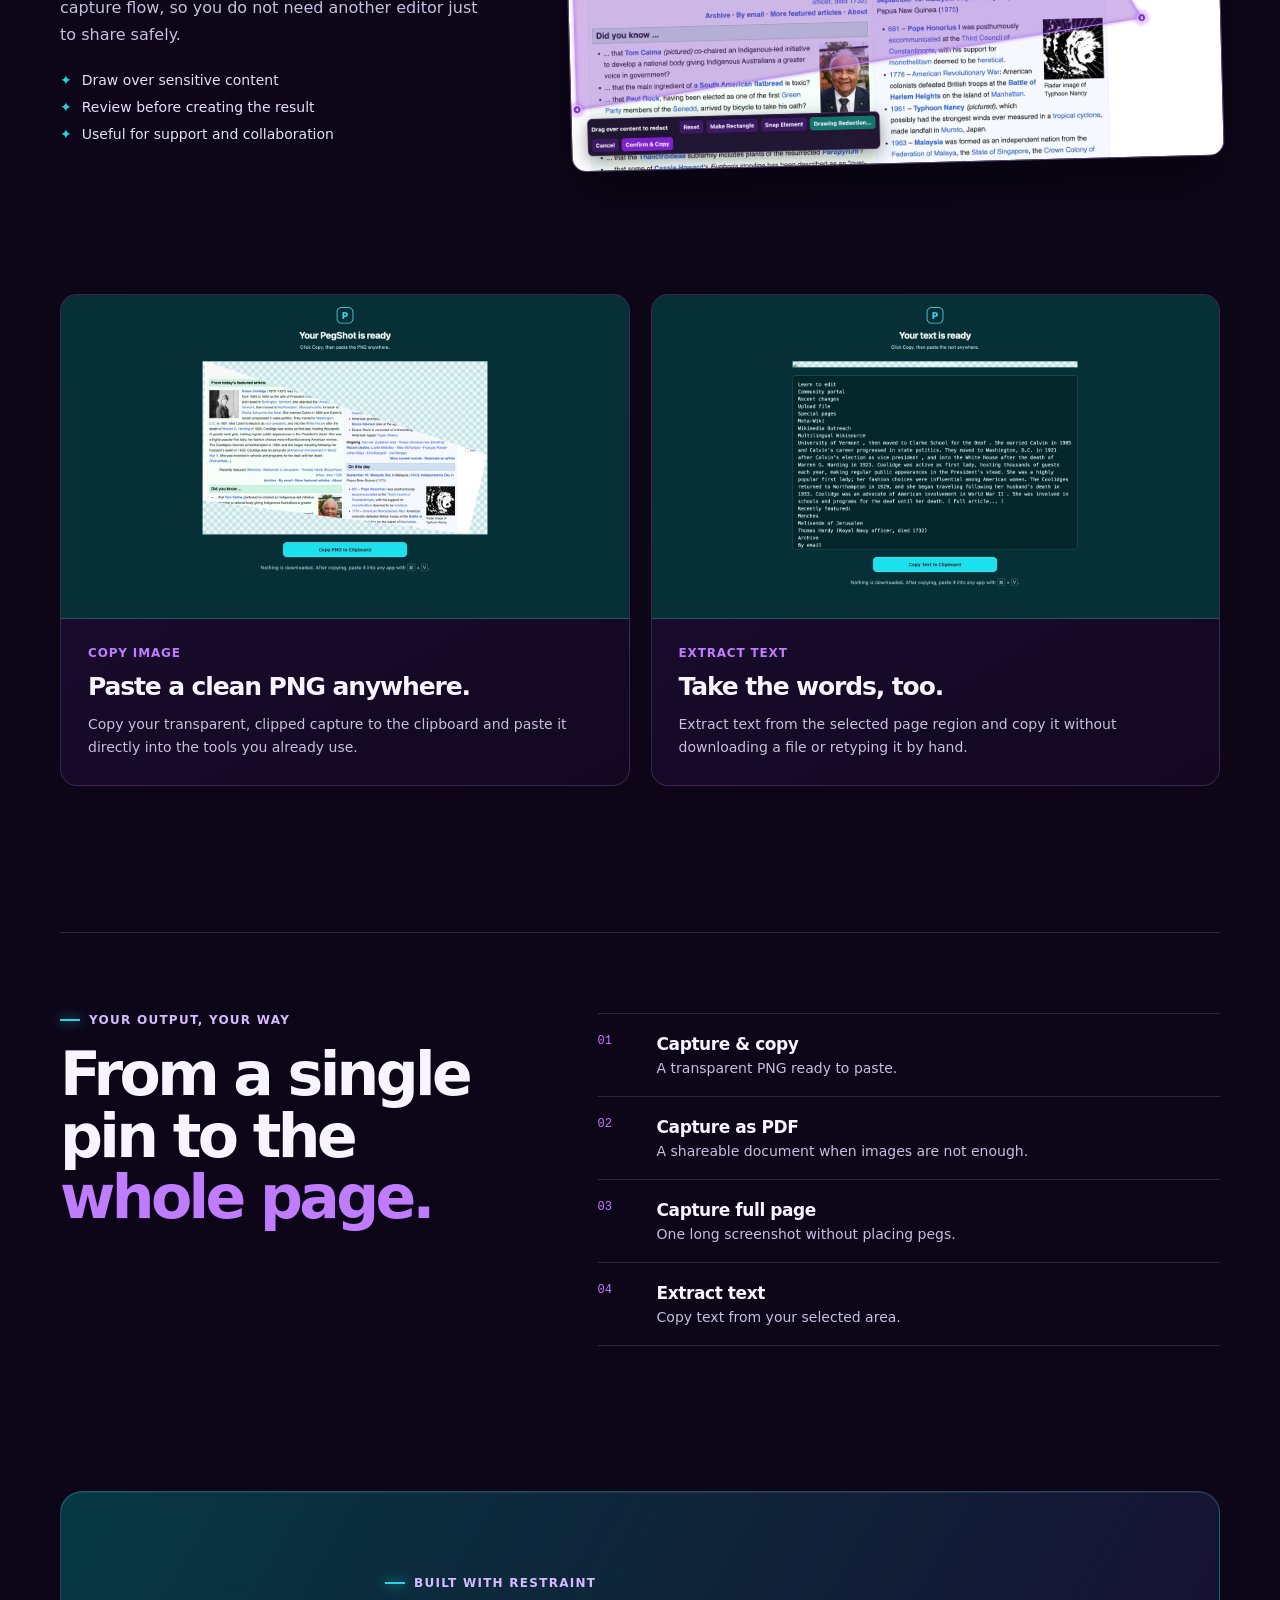
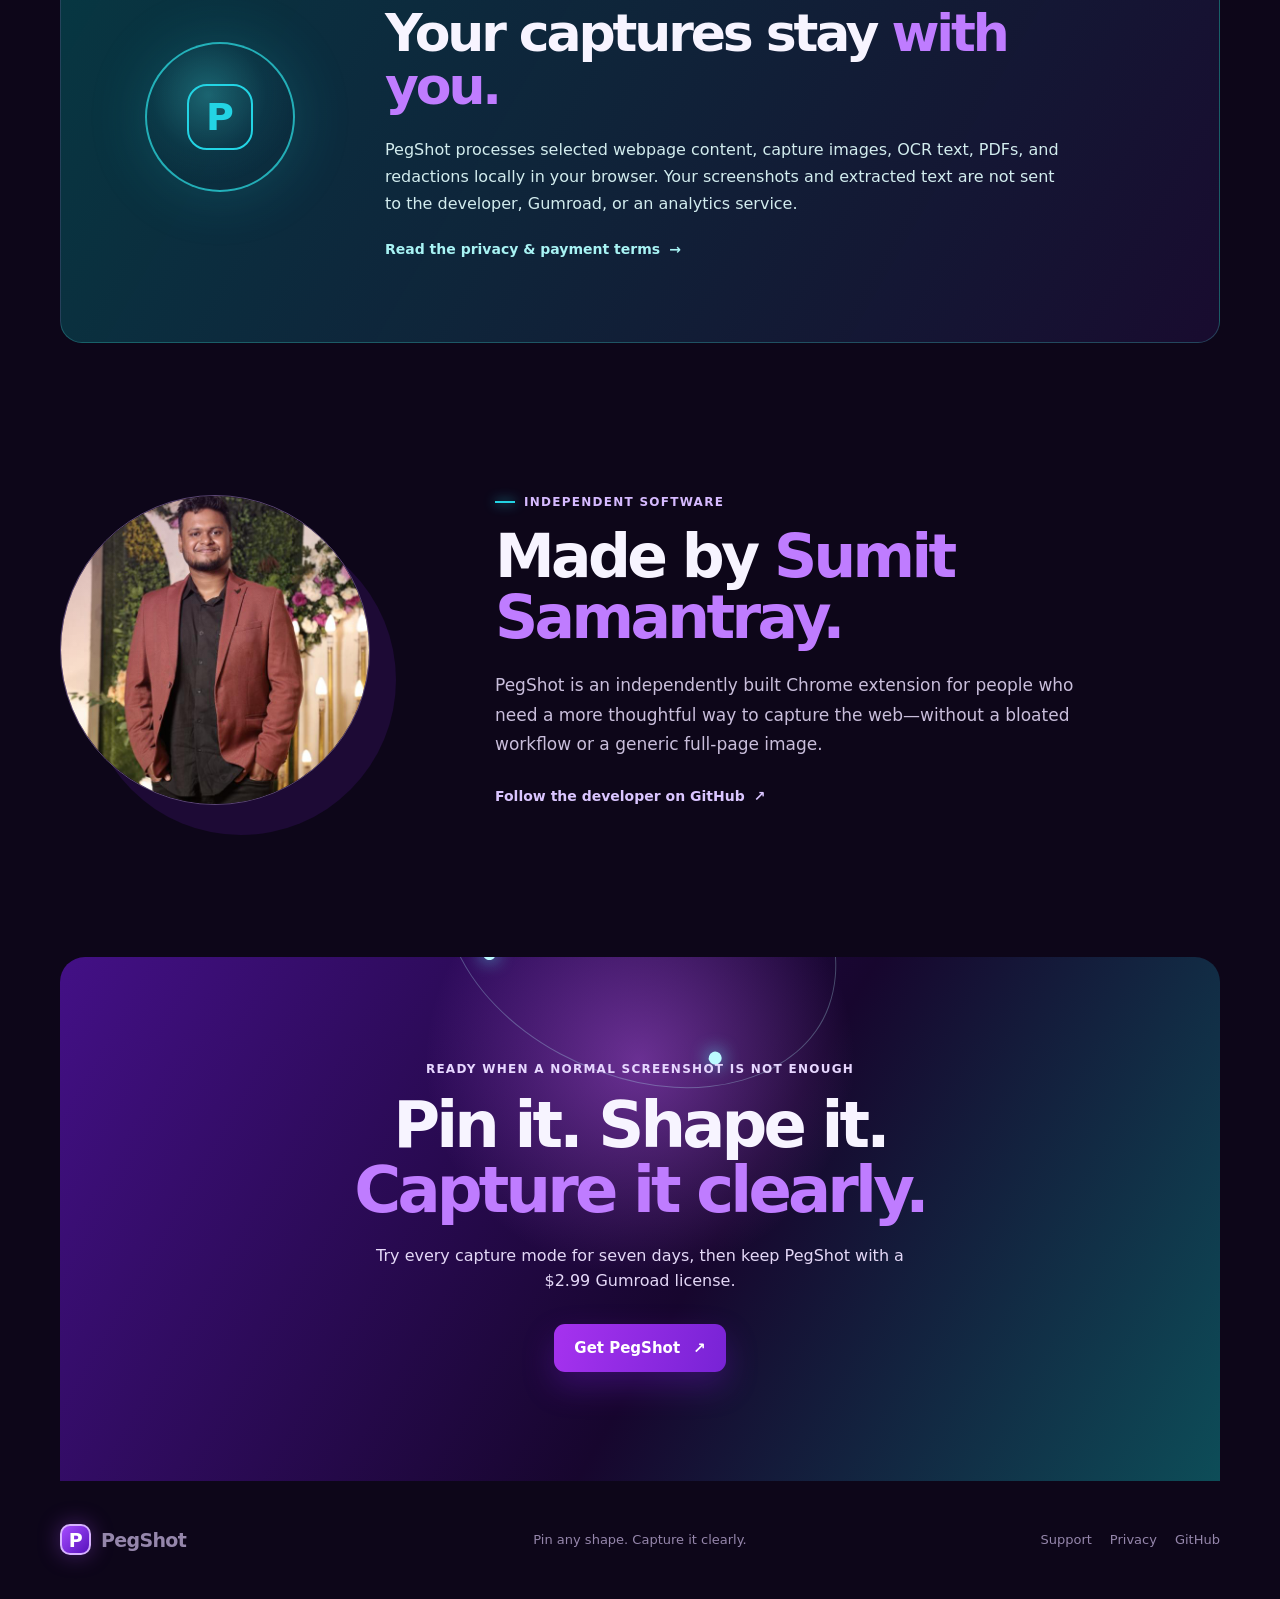
==== commit f3224922: "Add PegShot support and feedback forms" ====
--- a/index.html
+++ b/index.html
@@ -19,6 +19,7 @@
         <a href="#how-it-works">How it works</a>
         <a href="#privacy">Privacy</a>
         <a href="#developer">Developer</a>
+        <a href="support.html">Support</a>
       </nav>
       <a class="nav-cta" href="https://sumitra10.gumroad.com/l/glunip" target="_blank" rel="noopener noreferrer">Get PegShot</a>
     </header>
@@ -208,7 +209,7 @@
     <footer class="site-footer section-shell">
       <a class="brand" href="#top"><span class="brand-mark" aria-hidden="true">P</span><span>PegShot</span></a>
       <p>Pin any shape. Capture it clearly.</p>
-      <div><a href="privacy/privacy.html">Privacy</a><a href="https://github.com/sumit-samantray" target="_blank" rel="noopener noreferrer">GitHub</a></div>
+      <div><a href="support.html">Support</a><a href="privacy/privacy.html">Privacy</a><a href="https://github.com/sumit-samantray" target="_blank" rel="noopener noreferrer">GitHub</a></div>
     </footer>
   </body>
 </html>
--- a/styles.css
+++ b/styles.css
@@ -140,6 +140,59 @@
 .site-footer { display: grid; grid-template-columns: 1fr auto 1fr; align-items: center; gap: 24px; min-height: 118px; color: var(--dim); font-size: 13px; }
 .site-footer > p { margin: 0; text-align: center; }
 .site-footer > div { display: flex; justify-content: flex-end; gap: 18px; }
+
+.support-hero { min-height: 525px; display: grid; grid-template-columns: 1.05fr .95fr; align-items: center; gap: 60px; padding: 64px 0 77px; }
+.support-hero h1 { margin-bottom: 21px; font-size: clamp(45px, 5.6vw, 72px); }
+.support-hero > div:first-child > p:not(.eyebrow) { max-width: 570px; margin-bottom: 28px; color: var(--muted); font-size: 17px; line-height: 1.65; }
+.support-jump-links { display: flex; flex-wrap: wrap; gap: 11px; }
+.support-jump-links a { padding: 10px 13px; border: 1px solid var(--line); border-radius: 9px; color: #e3d6f7; font-size: 13px; font-weight: 800; }
+.support-jump-links a:hover { border-color: rgba(106, 238, 241, .5); color: white; }
+.support-art { position: relative; height: 330px; display: grid; place-items: center; }
+.support-art::before { position: absolute; width: 270px; height: 270px; border: 1px solid rgba(37, 215, 226, .22); border-radius: 50%; content: ""; box-shadow: 0 0 70px rgba(71, 25, 180, .32); }
+.support-art-shape { position: relative; z-index: 1; display: grid; width: 190px; height: 170px; place-items: center; border: 2px solid var(--cyan); border-radius: 40% 50% 43% 54%; background: rgba(72, 28, 125, .25); box-shadow: 0 0 28px rgba(39, 218, 228, .2); transform: rotate(-7deg); }
+.support-art-shape strong { color: #fff; font-size: 64px; transform: rotate(7deg); }
+.support-art-shape b { position: absolute; width: 15px; height: 15px; border-radius: 50%; background: #e7fbff; box-shadow: 0 0 16px var(--cyan); }
+.support-art-shape b:nth-of-type(1) { top: -8px; left: 20px; }.support-art-shape b:nth-of-type(2) { top: 11px; right: -7px; }.support-art-shape b:nth-of-type(3) { right: 20px; bottom: -7px; }.support-art-shape b:nth-of-type(4) { bottom: 14px; left: -7px; }
+.support-art-label { position: absolute; z-index: 2; padding: 9px 12px; border: 1px solid rgba(186, 138, 255, .36); border-radius: 8px; background: rgba(24, 10, 46, .88); box-shadow: 0 12px 28px rgba(0,0,0,.22); color: #d9c6ff; font-size: 12px; font-weight: 700; }
+.label-one { top: 61px; left: 8px; }.label-two { right: 1px; bottom: 53px; color: #baf8fa; border-color: rgba(91, 239, 240, .34); }
+
+.form-section { display: grid; grid-template-columns: .75fr 1.25fr; align-items: start; gap: 70px; padding: 100px 0; border-top: 1px solid var(--line); }
+.feedback-section { padding-bottom: 122px; }
+.form-intro { position: sticky; top: 34px; }
+.form-intro h2 { margin-bottom: 20px; font-size: clamp(35px, 4vw, 52px); }
+.form-intro > p:not(.eyebrow) { color: var(--muted); font-size: 15px; line-height: 1.7; }
+.form-intro .form-note { margin-top: 26px; padding: 14px 15px; border: 1px solid rgba(48, 215, 222, .2); border-radius: 10px; background: rgba(6, 80, 87, .2); color: #bcebed; font-size: 13px; line-height: 1.55; }
+.peg-form { display: grid; gap: 20px; padding: 31px; border: 1px solid var(--line); border-radius: 17px; background: linear-gradient(150deg, rgba(40, 18, 70, .74), rgba(16, 10, 30, .92)); box-shadow: 0 24px 50px rgba(0,0,0,.17); }
+.peg-form label, .rating-fieldset legend { display: grid; gap: 9px; color: #f0e9fc; font-size: 13px; font-weight: 750; }
+.peg-form label > span, .rating-fieldset legend span { color: var(--dim); font-size: 11px; font-weight: 600; }
+.peg-form input:not([type="radio"]):not([type="checkbox"]), .peg-form textarea, .peg-form select { width: 100%; border: 1px solid rgba(205, 174, 242, .3); border-radius: 9px; outline: none; background: rgba(7, 4, 16, .38); color: white; font: inherit; font-size: 14px; transition: border-color .2s, box-shadow .2s; }
+.peg-form input:not([type="radio"]):not([type="checkbox"]), .peg-form select { min-height: 45px; padding: 0 13px; }
+.peg-form textarea { padding: 12px 13px; resize: vertical; line-height: 1.55; }
+.peg-form select { appearance: auto; }
+.peg-form input::placeholder, .peg-form textarea::placeholder { color: #8f7ba4; }
+.peg-form input:focus, .peg-form textarea:focus, .peg-form select:focus { border-color: rgba(79, 226, 233, .84); box-shadow: 0 0 0 3px rgba(41, 212, 222, .11); }
+.field-row { display: grid; grid-template-columns: 1fr 1fr; gap: 15px; }
+.honeypot { position: absolute !important; width: 1px; height: 1px; overflow: hidden; clip: rect(0 0 0 0); white-space: nowrap; }
+.rating-fieldset { padding: 0; border: 0; margin: 0; }
+.rating-fieldset legend { padding: 0; margin-bottom: 8px; }
+.star-rating { display: inline-flex; flex-direction: row-reverse; justify-content: flex-end; gap: 4px; }
+.star-rating input { position: absolute; opacity: 0; }
+.star-rating label { display: block; cursor: pointer; color: #5c4771; font-size: 37px; line-height: 1; transition: color .15s, transform .15s; }
+.star-rating label:hover, .star-rating label:hover ~ label, .star-rating input:checked + label, .star-rating input:checked ~ label { color: #ffd65a; text-shadow: 0 0 14px rgba(255, 208, 77, .3); }
+.star-rating label:hover { transform: translateY(-2px); }
+.star-rating input:focus-visible + label { outline: 2px solid var(--cyan); outline-offset: 3px; }
+.consent { grid-template-columns: 17px 1fr; align-items: start; gap: 10px !important; color: var(--muted) !important; font-size: 12px !important; font-weight: 600 !important; line-height: 1.55; }
+.consent input { width: 16px; height: 16px; margin: 2px 0 0; accent-color: var(--violet-light); }
+.peg-form .button { justify-self: start; border: 0; cursor: pointer; }
+.support-faq { padding: 86px 0 137px; border-top: 1px solid var(--line); }
+.support-faq h2 { margin-bottom: 48px; }
+.support-faq > div { display: grid; grid-template-columns: repeat(3, 1fr); gap: 18px; }
+.support-faq article { padding: 24px; border: 1px solid var(--line); border-radius: 13px; background: rgba(255,255,255,.025); }
+.support-faq h3 { margin-bottom: 12px; font-size: 17px; letter-spacing: -.025em; }.support-faq p { margin: 0; color: var(--muted); font-size: 13px; line-height: 1.65; }
+kbd { display: inline-block; padding: 1px 4px; border: 1px solid rgba(211, 190, 238, .35); border-radius: 4px; color: #e8dbfa; background: rgba(255,255,255,.05); font: 10px ui-monospace, monospace; }
+.sr-only { position: absolute; width: 1px; height: 1px; overflow: hidden; clip: rect(0, 0, 0, 0); white-space: nowrap; }
+
+.thanks-body { display: grid; min-height: 100vh; place-items: center; }.thanks { max-width: 680px; padding: 56px 0; text-align: center; }.thanks .brand { justify-content: center; margin-bottom: 58px; }.thanks-mark { display: grid; width: 74px; height: 74px; place-items: center; margin: 0 auto 25px; border: 2px solid var(--cyan); border-radius: 50%; color: var(--cyan); box-shadow: 0 0 32px rgba(32, 218, 230, .22); font-size: 38px; }.thanks .eyebrow { justify-content: center; }.thanks h1 { max-width: 650px; font-size: clamp(41px, 6vw, 66px); }.thanks > p:not(.eyebrow) { max-width: 550px; margin: 0 auto 28px; color: var(--muted); font-size: 16px; line-height: 1.65; }
 
 @media (max-width: 820px) {
   .section-shell, .site-header { width: min(100% - 34px, 600px); }
@@ -165,11 +218,13 @@
   .capture-modes { grid-template-columns: 1fr; gap: 45px; padding: 65px 0 105px; }
   .privacy { grid-template-columns: 1fr; gap: 27px; padding: 43px 28px; }.privacy-mark { width: 105px; height: 105px; }.privacy-mark span { width: 47px; height: 47px; border-radius: 14px; font-size: 27px; }
   .developer { grid-template-columns: 1fr; gap: 42px; padding: 108px 0; }.developer-photo { width: 228px; }
+  .support-hero { grid-template-columns: 1fr; gap: 12px; padding-top: 50px; text-align: center; }.support-hero .eyebrow { justify-content: center; }.support-hero > div:first-child > p:not(.eyebrow) { margin-right: auto; margin-left: auto; }.support-jump-links { justify-content: center; }.support-art { height: 270px; }.form-section { grid-template-columns: 1fr; gap: 36px; padding: 78px 0; }.form-intro { position: static; }.support-faq { padding: 78px 0 110px; }.support-faq > div { grid-template-columns: 1fr; }
   .site-footer { grid-template-columns: 1fr; padding: 30px 0; text-align: center; }.site-footer .brand, .site-footer > div { justify-content: center; }.site-footer > p { order: 3; }
 }
 
 @media (max-width: 430px) {
   .section-shell, .site-header { width: min(100% - 28px, 600px); }
   h1 { font-size: 45px; }.hero-intro { font-size: 16px; }.hero-notes { gap: 9px 13px; }.hero-visual { height: 365px; }.popup-frame { width: 203px; }.peg-shape { width: 280px; height: 235px; }.orbit-one { width: 345px; height: 210px; }.orbit-two { width: 290px; height: 290px; }.floating-chip { padding: 8px; }.chip-top { right: -8px; }.chip-bottom { left: -8px; }
+  .field-row { grid-template-columns: 1fr; }.peg-form { padding: 22px; }.support-art { transform: scale(.86); }.support-hero { min-height: 0; }.thanks .brand { margin-bottom: 46px; }
   .feature-card > div { padding: 22px; }.final-cta { width: 100%; padding: 82px 22px; border-radius: 18px 18px 0 0; }
 }
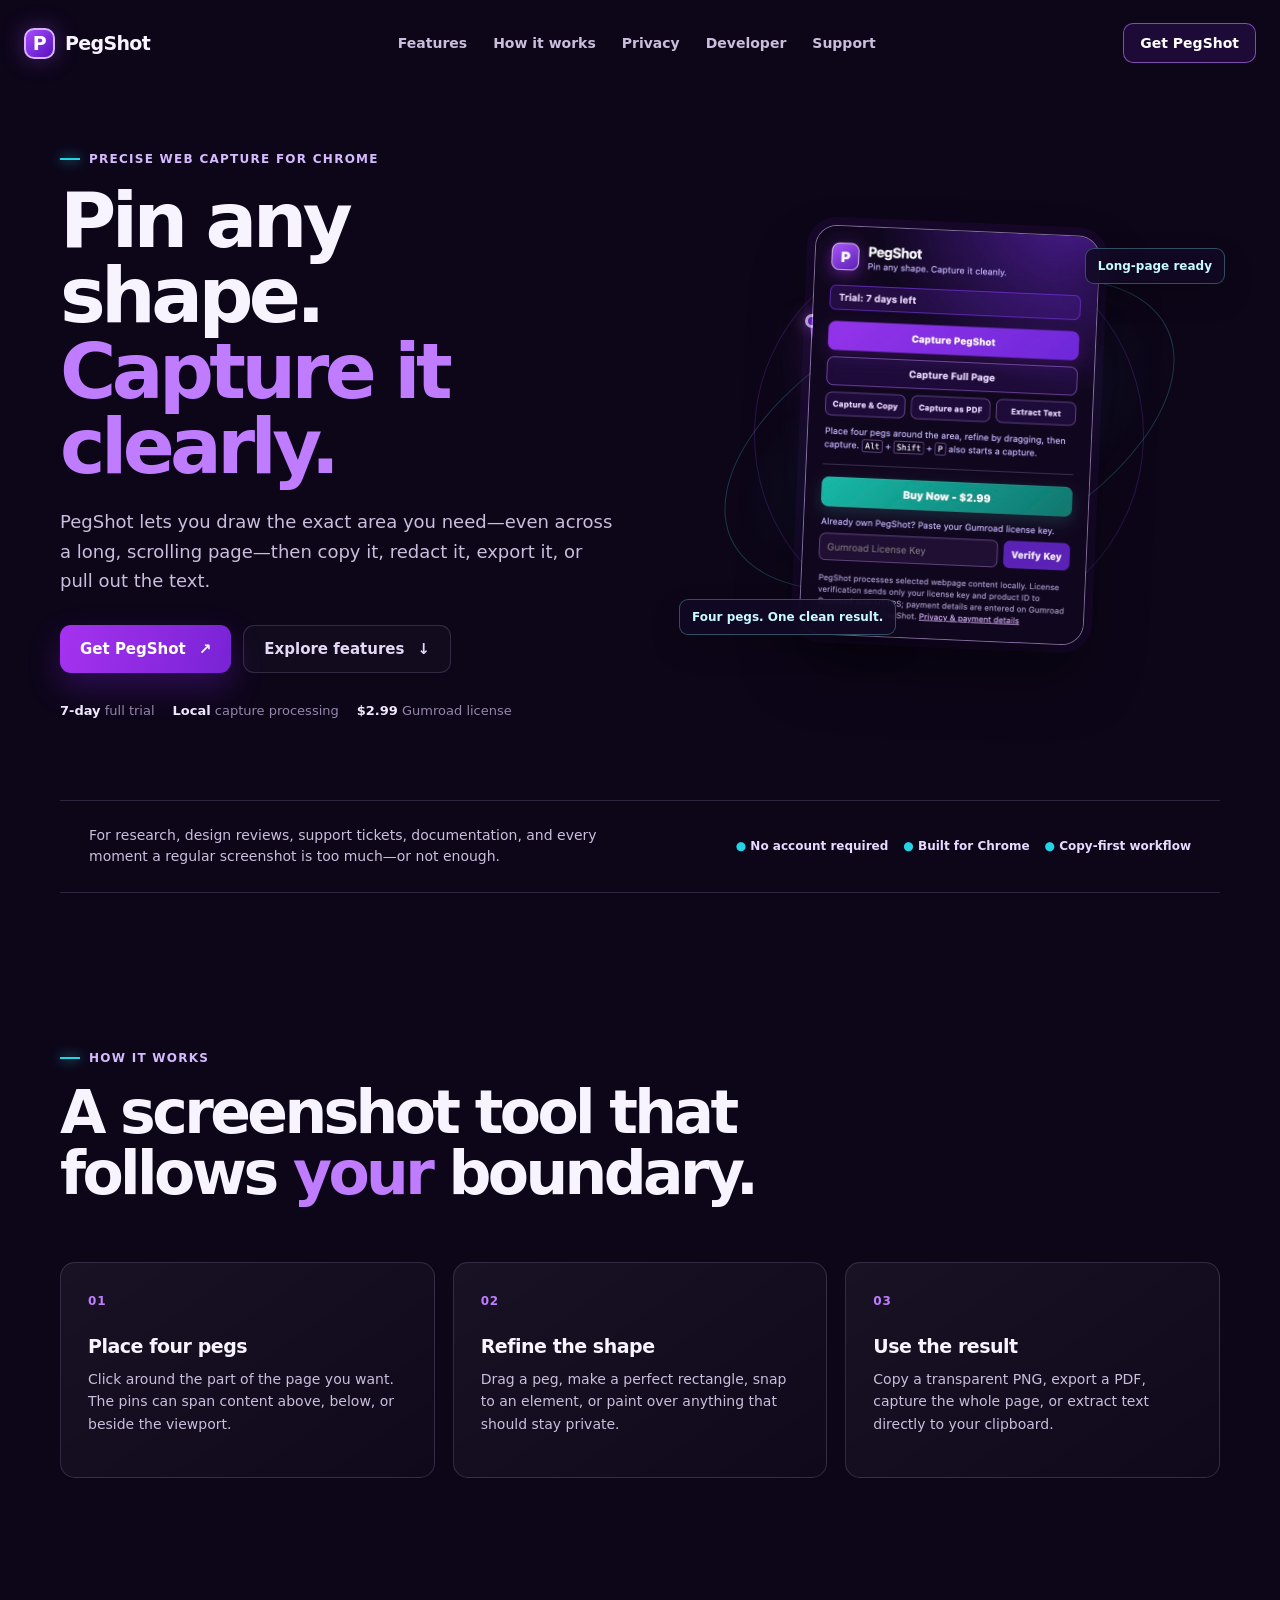
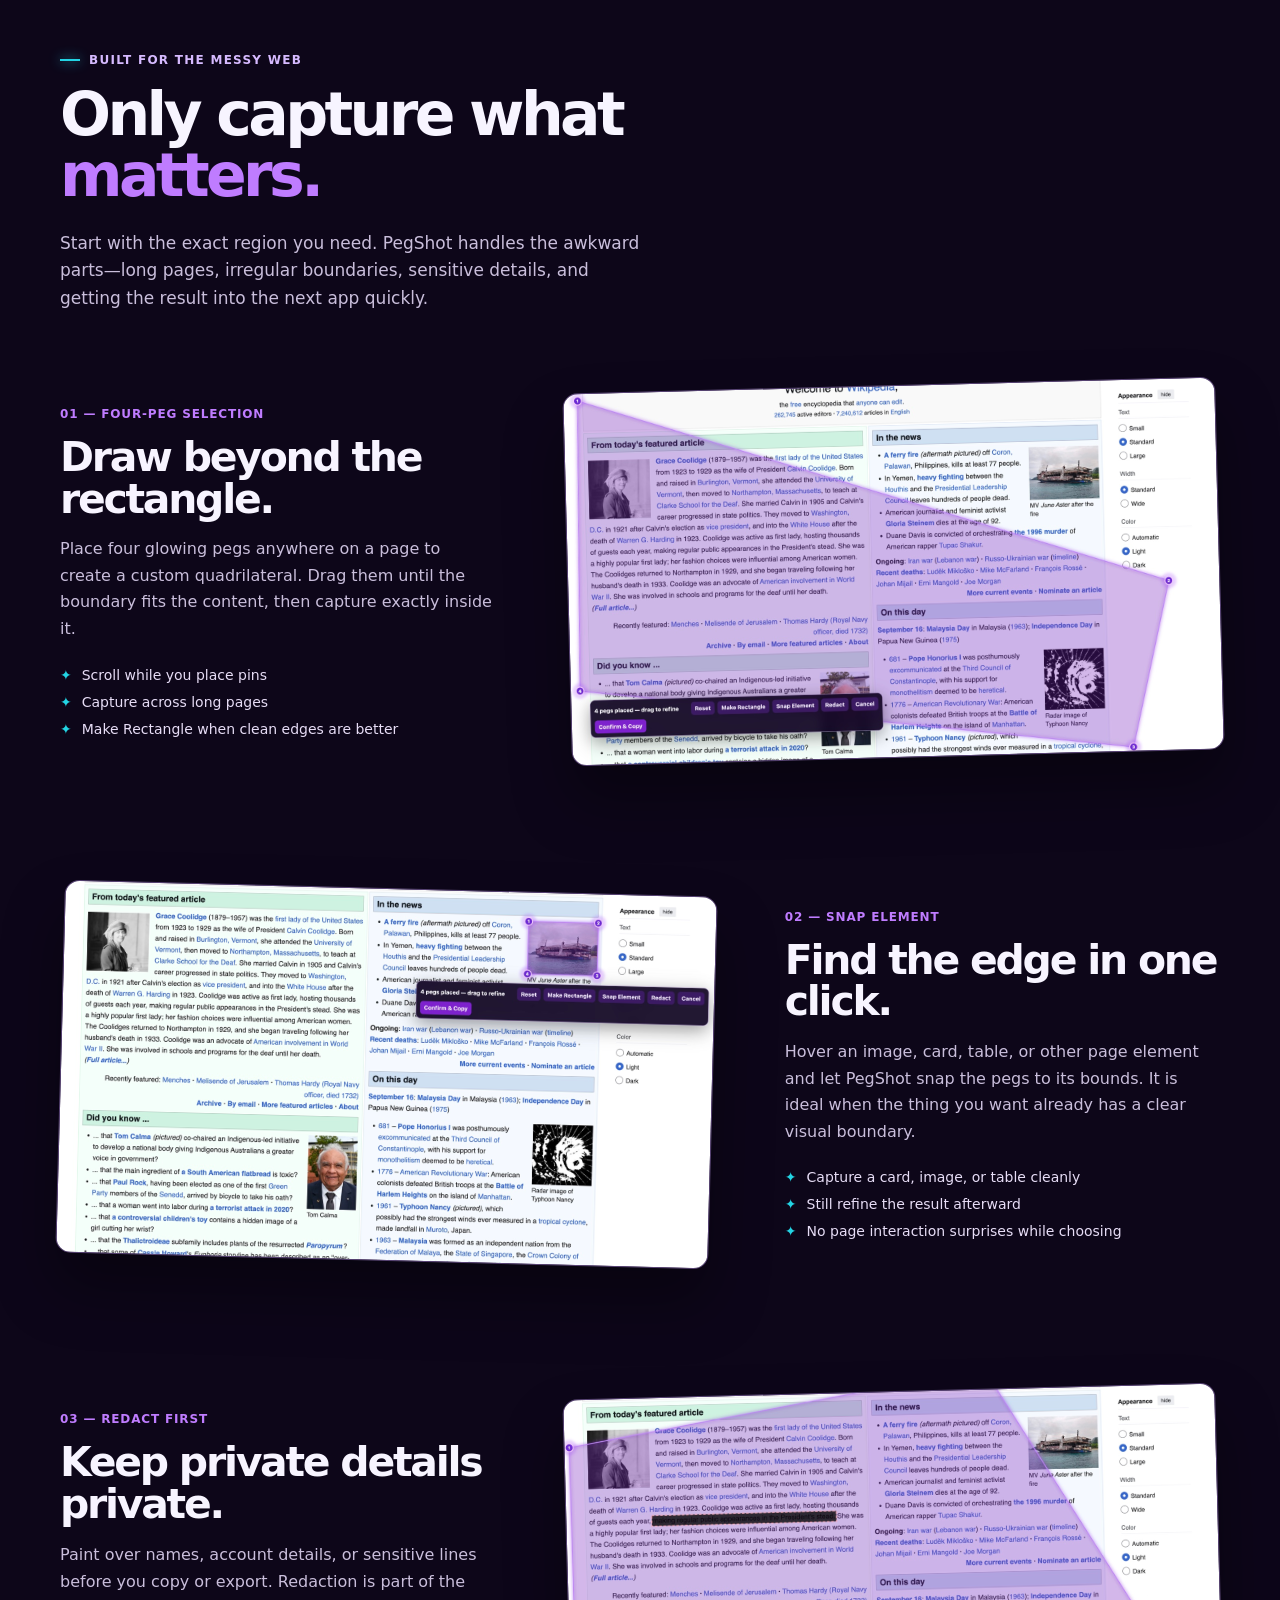
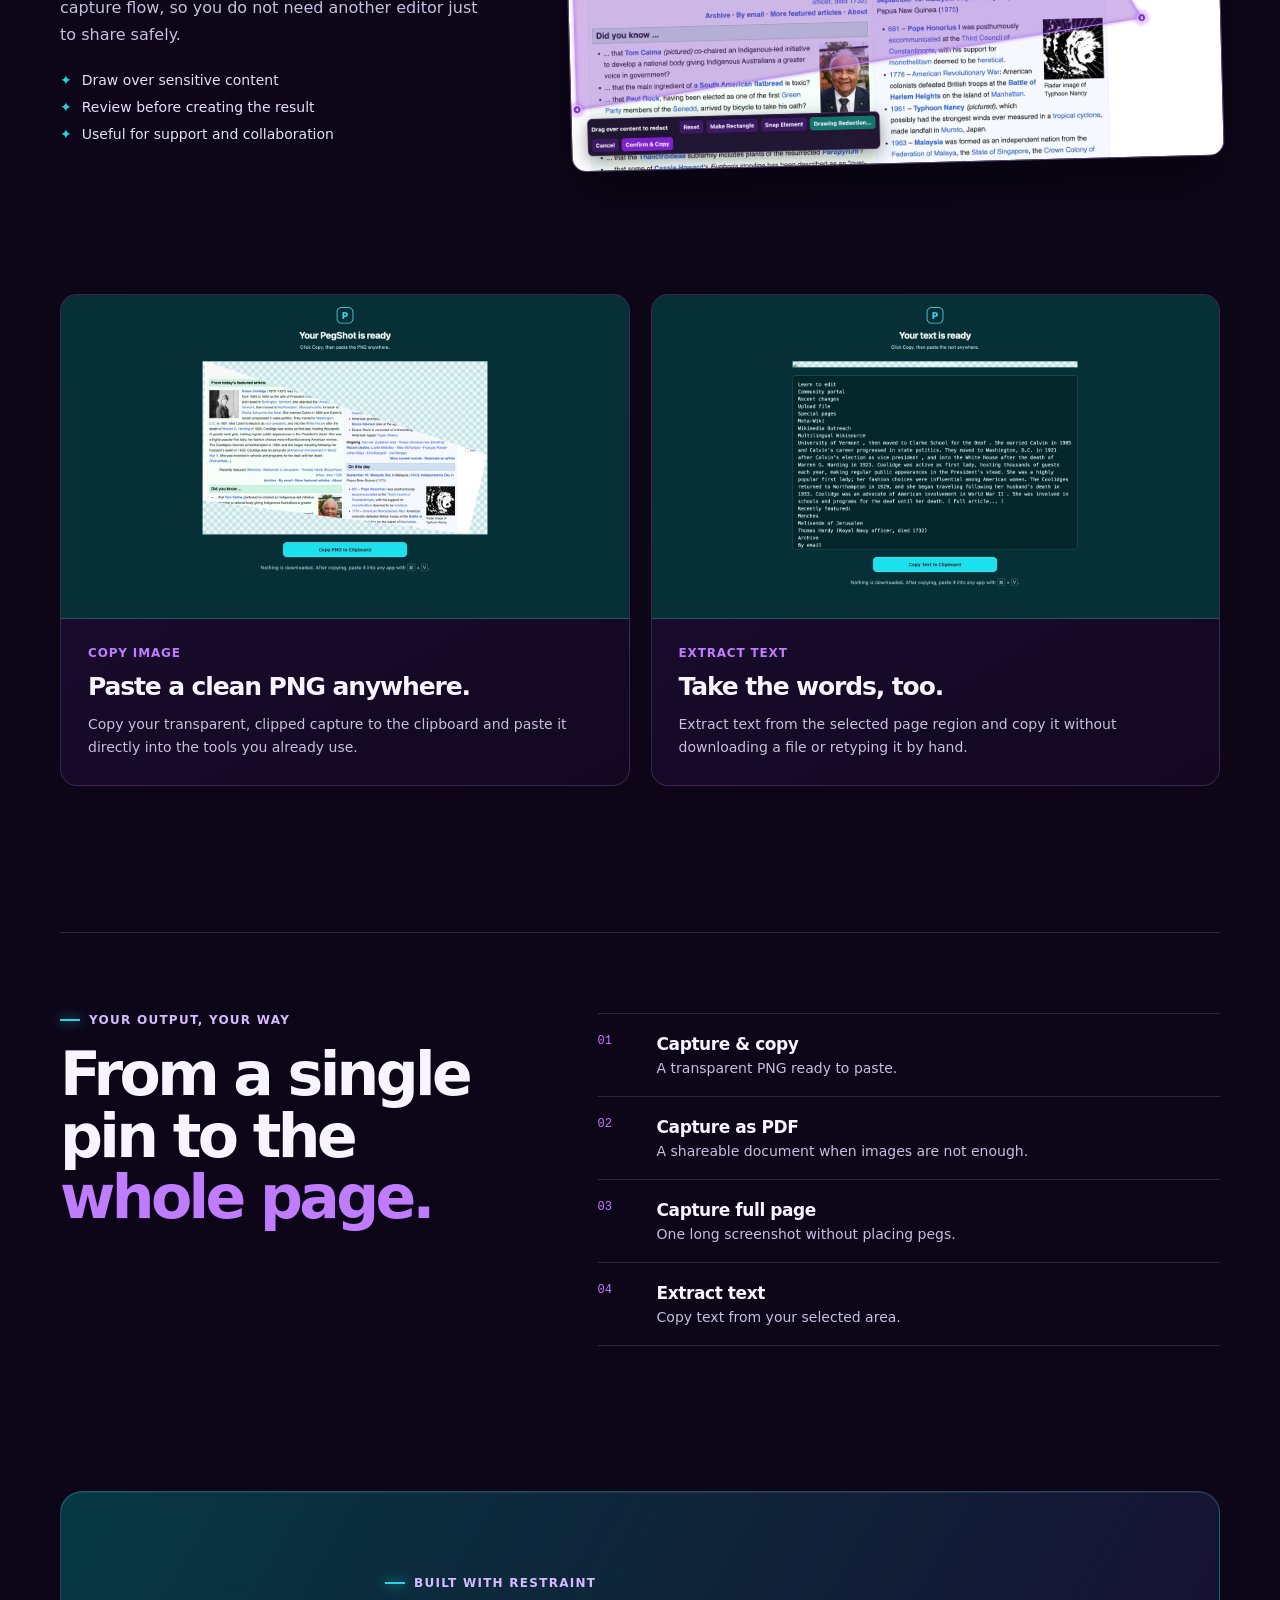
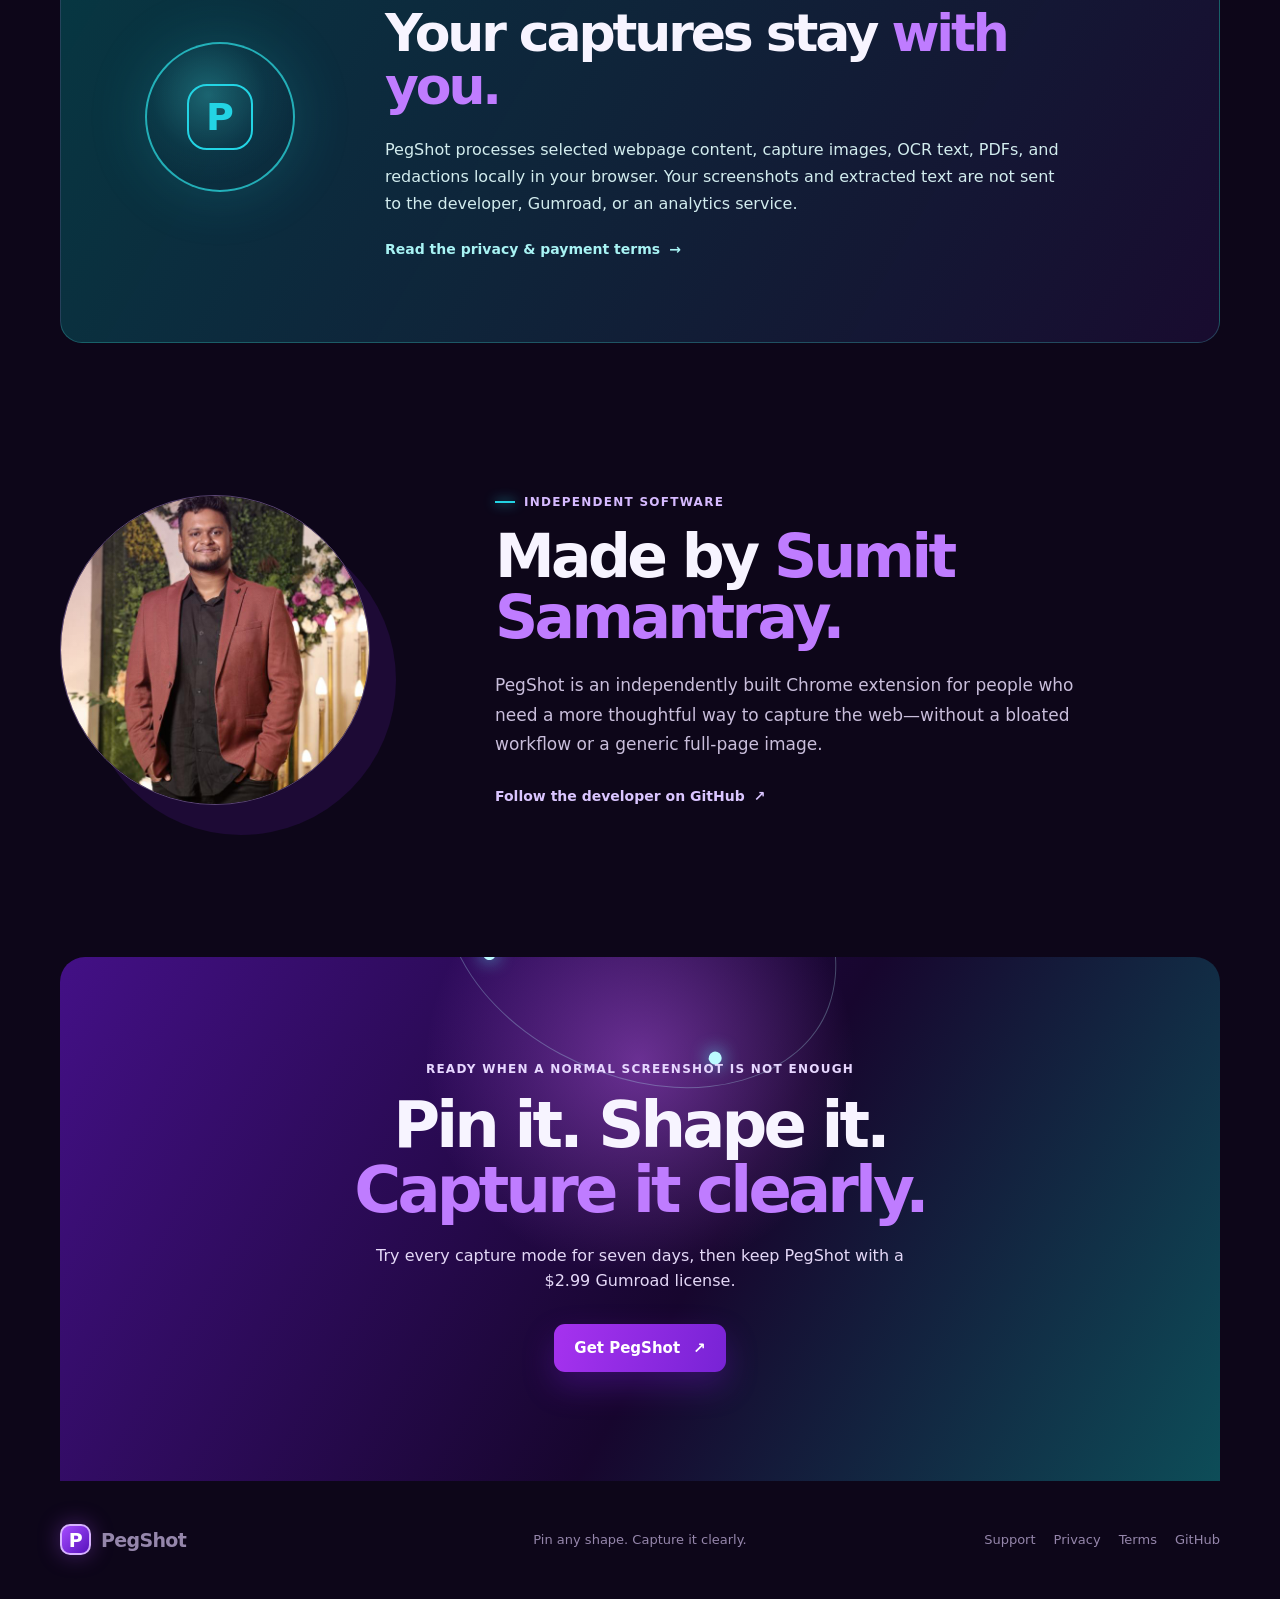
==== commit 43acc171: "Add PegShot terms of service page" ====
--- a/index.html
+++ b/index.html
@@ -3,6 +3,7 @@
   <head>
     <meta charset="utf-8">
     <meta name="viewport" content="width=device-width, initial-scale=1">
+    <meta name="google-site-verification" content="vSLfT0jJsLhONtk2oNrFIOTa0AjEJxFogClVbyhmbBs">
     <meta name="description" content="PegShot lets you capture, redact, copy, export, and extract text from precise webpage regions with four simple pegs.">
     <meta name="theme-color" content="#10051f">
     <title>PegShot — Pin any shape. Capture it clearly.</title>
@@ -209,7 +210,7 @@
     <footer class="site-footer section-shell">
       <a class="brand" href="#top"><span class="brand-mark" aria-hidden="true">P</span><span>PegShot</span></a>
       <p>Pin any shape. Capture it clearly.</p>
-      <div><a href="support.html">Support</a><a href="privacy/privacy.html">Privacy</a><a href="https://github.com/sumit-samantray" target="_blank" rel="noopener noreferrer">GitHub</a></div>
+      <div><a href="support.html">Support</a><a href="privacy/privacy.html">Privacy</a><a href="terms.html">Terms</a><a href="https://github.com/sumit-samantray" target="_blank" rel="noopener noreferrer">GitHub</a></div>
     </footer>
   </body>
 </html>
--- a/styles.css
+++ b/styles.css
@@ -140,6 +140,18 @@
 .site-footer { display: grid; grid-template-columns: 1fr auto 1fr; align-items: center; gap: 24px; min-height: 118px; color: var(--dim); font-size: 13px; }
 .site-footer > p { margin: 0; text-align: center; }
 .site-footer > div { display: flex; justify-content: flex-end; gap: 18px; }
+
+.legal-content { max-width: 800px; padding: 76px 0 118px; }
+.legal-content h1 { max-width: 680px; margin: 0; font-size: clamp(48px, 6vw, 72px); line-height: .98; letter-spacing: -.065em; }
+.legal-content h1 em { color: var(--violet-light); font-style: normal; }
+.legal-updated { margin: 14px 0 33px; color: var(--dim); font-size: 13px; }
+.legal-lead { max-width: 670px; margin: 0 0 55px; color: #e3daf0; font-size: 18px; line-height: 1.65; }
+.legal-content section { padding: 28px 0; border-top: 1px solid var(--line); }
+.legal-content h2 { margin: 0 0 13px; font-size: clamp(23px, 3vw, 31px); letter-spacing: -.045em; }
+.legal-content p { max-width: 730px; margin: 0 0 13px; color: var(--muted); font-size: 15px; line-height: 1.72; }
+.legal-content p:last-child { margin-bottom: 0; }
+.legal-content a { color: #a8f3f4; font-weight: 700; text-decoration: underline; text-decoration-color: rgba(168, 243, 244, .35); text-underline-offset: 3px; }
+.legal-content a:hover { color: white; }
 
 .support-hero { min-height: 525px; display: grid; grid-template-columns: 1.05fr .95fr; align-items: center; gap: 60px; padding: 64px 0 77px; }
 .support-hero h1 { margin-bottom: 21px; font-size: clamp(45px, 5.6vw, 72px); }
@@ -218,6 +230,7 @@
   .capture-modes { grid-template-columns: 1fr; gap: 45px; padding: 65px 0 105px; }
   .privacy { grid-template-columns: 1fr; gap: 27px; padding: 43px 28px; }.privacy-mark { width: 105px; height: 105px; }.privacy-mark span { width: 47px; height: 47px; border-radius: 14px; font-size: 27px; }
   .developer { grid-template-columns: 1fr; gap: 42px; padding: 108px 0; }.developer-photo { width: 228px; }
+  .legal-content { padding: 58px 0 86px; }.legal-lead { margin-bottom: 42px; }
   .support-hero { grid-template-columns: 1fr; gap: 12px; padding-top: 50px; text-align: center; }.support-hero .eyebrow { justify-content: center; }.support-hero > div:first-child > p:not(.eyebrow) { margin-right: auto; margin-left: auto; }.support-jump-links { justify-content: center; }.support-art { height: 270px; }.form-section { grid-template-columns: 1fr; gap: 36px; padding: 78px 0; }.form-intro { position: static; }.support-faq { padding: 78px 0 110px; }.support-faq > div { grid-template-columns: 1fr; }
   .site-footer { grid-template-columns: 1fr; padding: 30px 0; text-align: center; }.site-footer .brand, .site-footer > div { justify-content: center; }.site-footer > p { order: 3; }
 }
